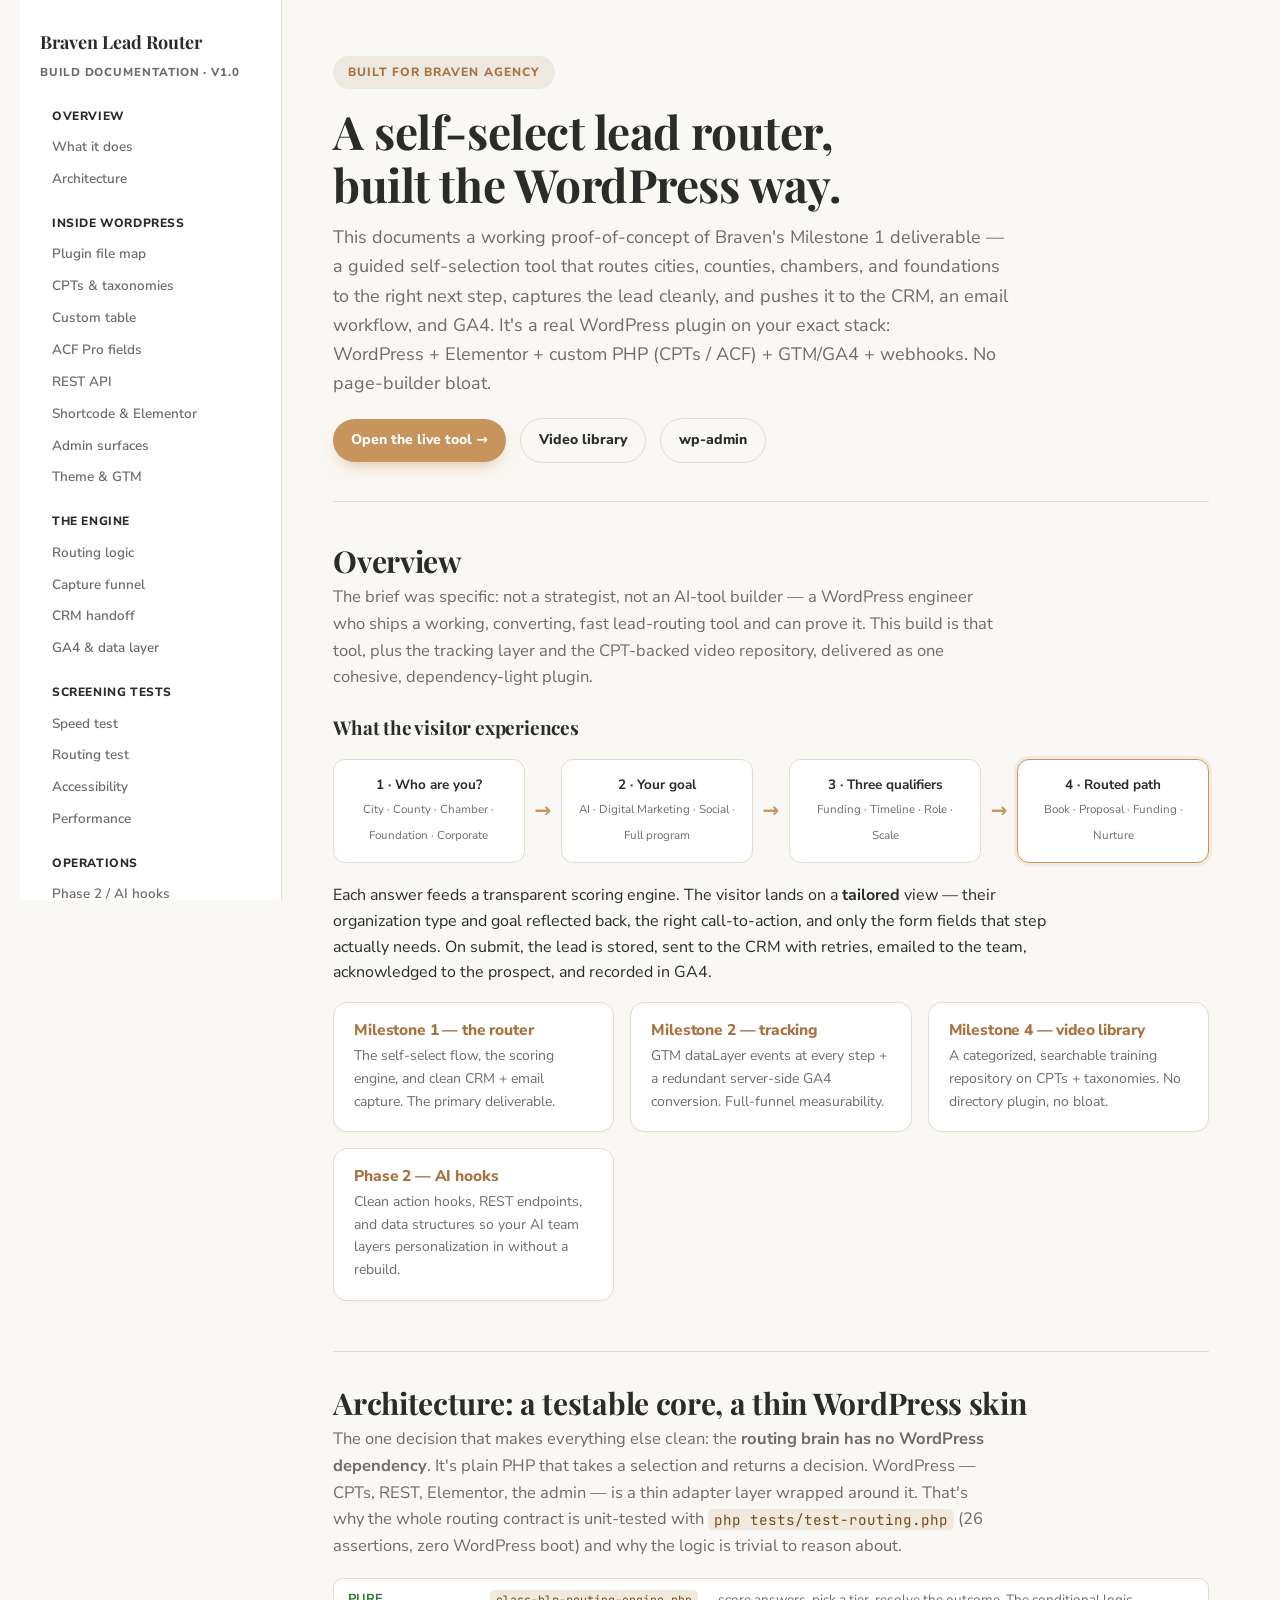
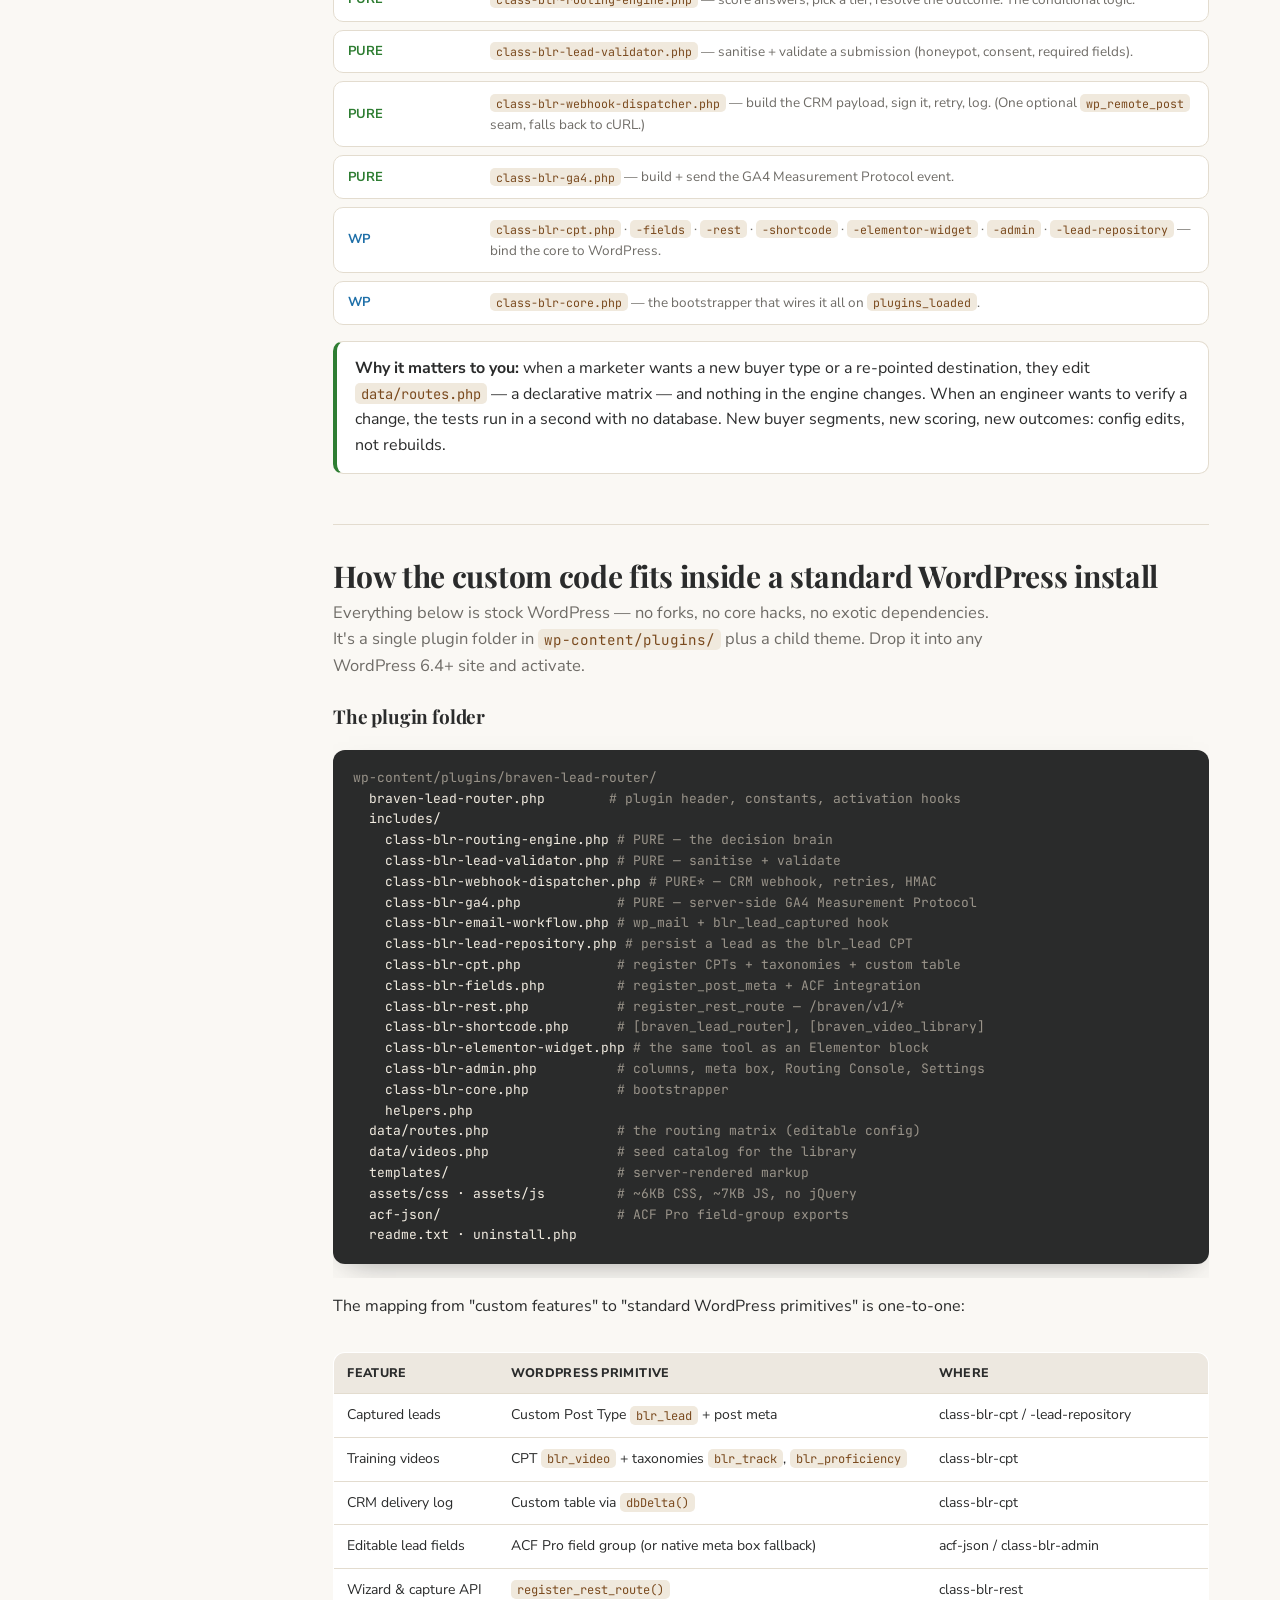
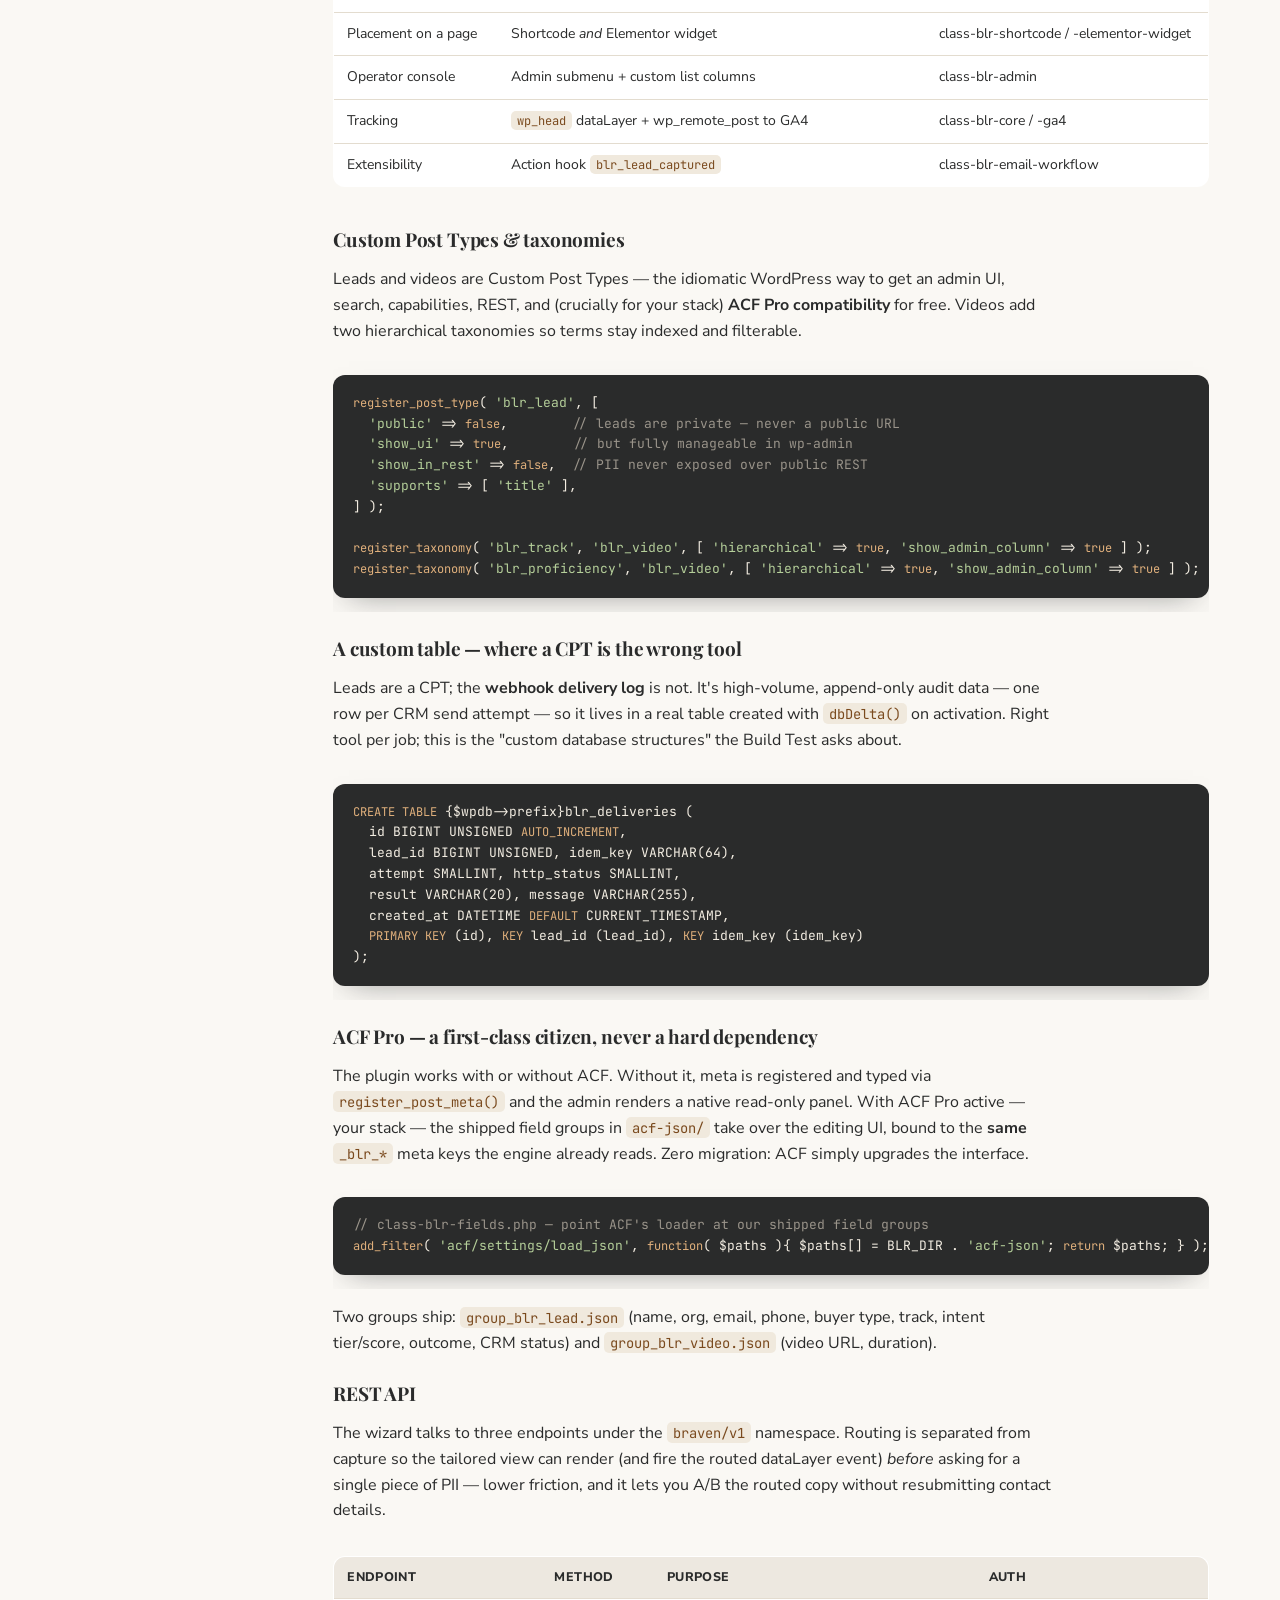
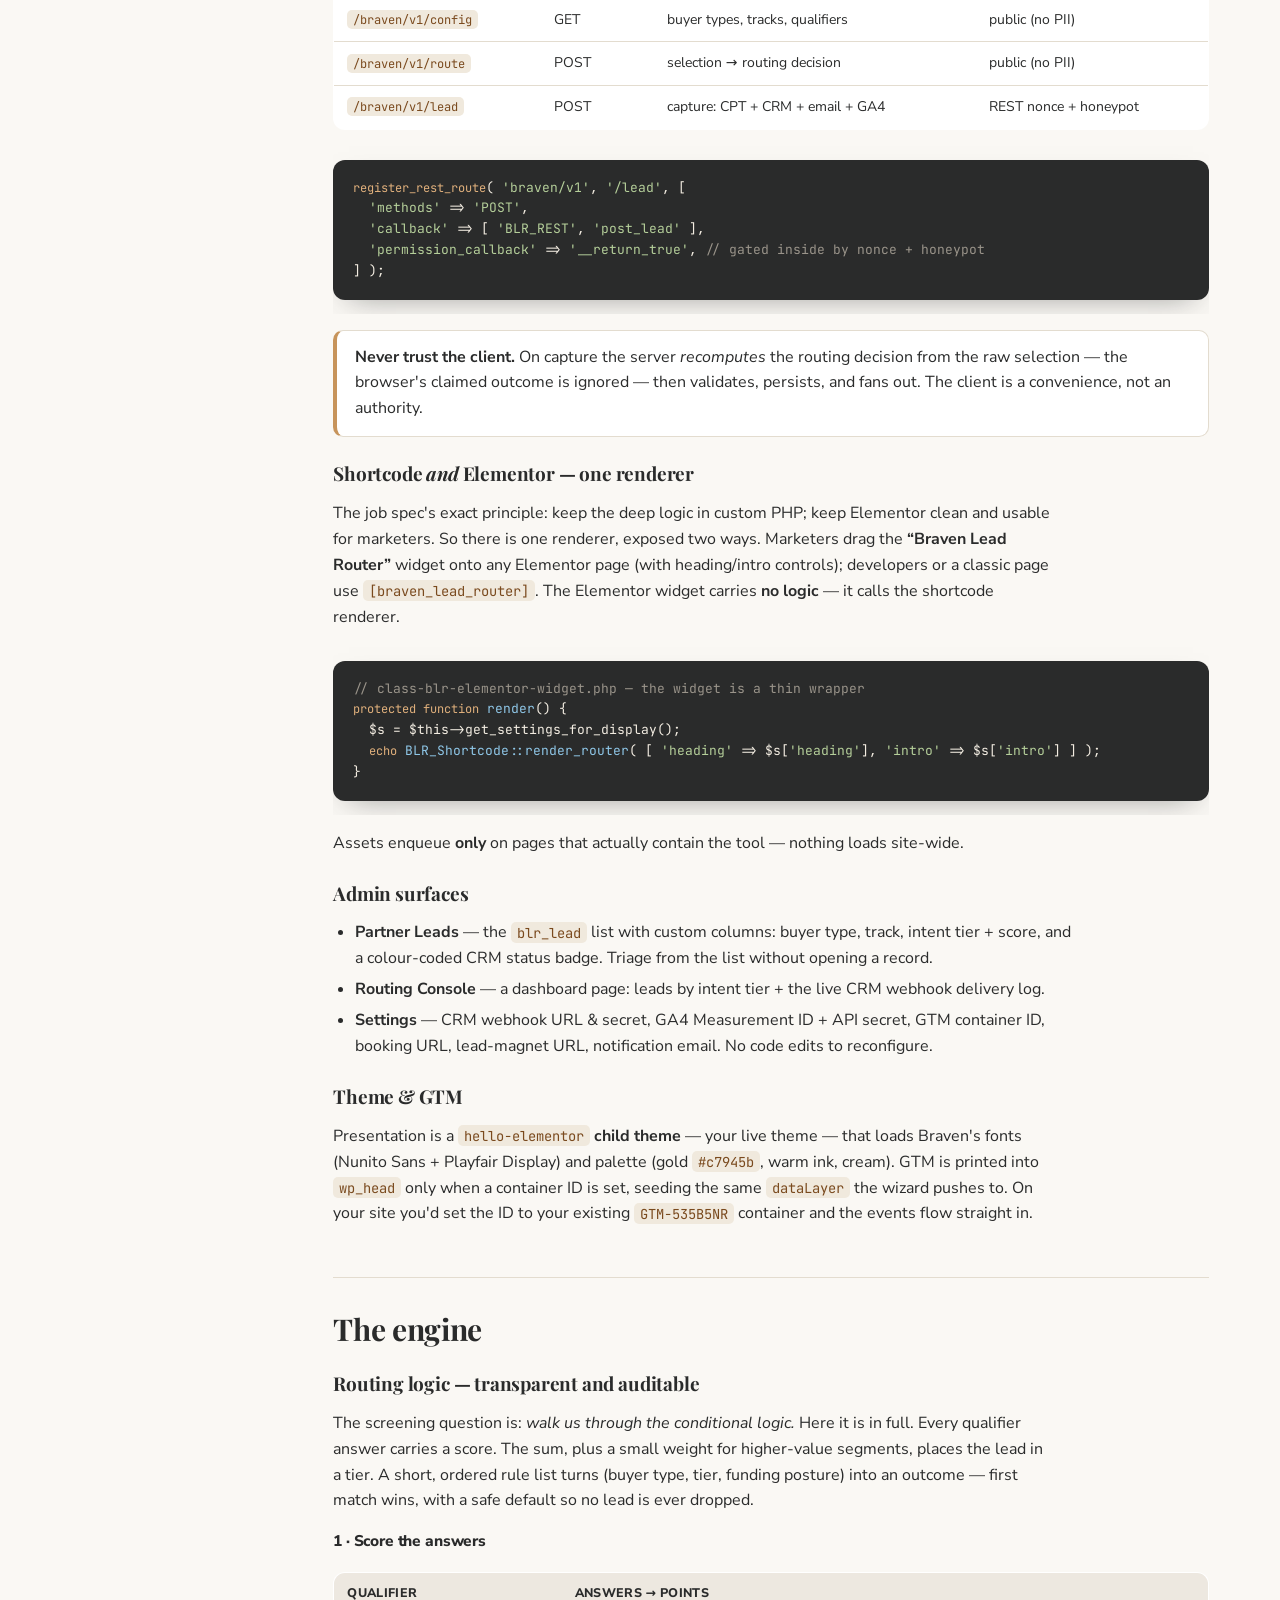
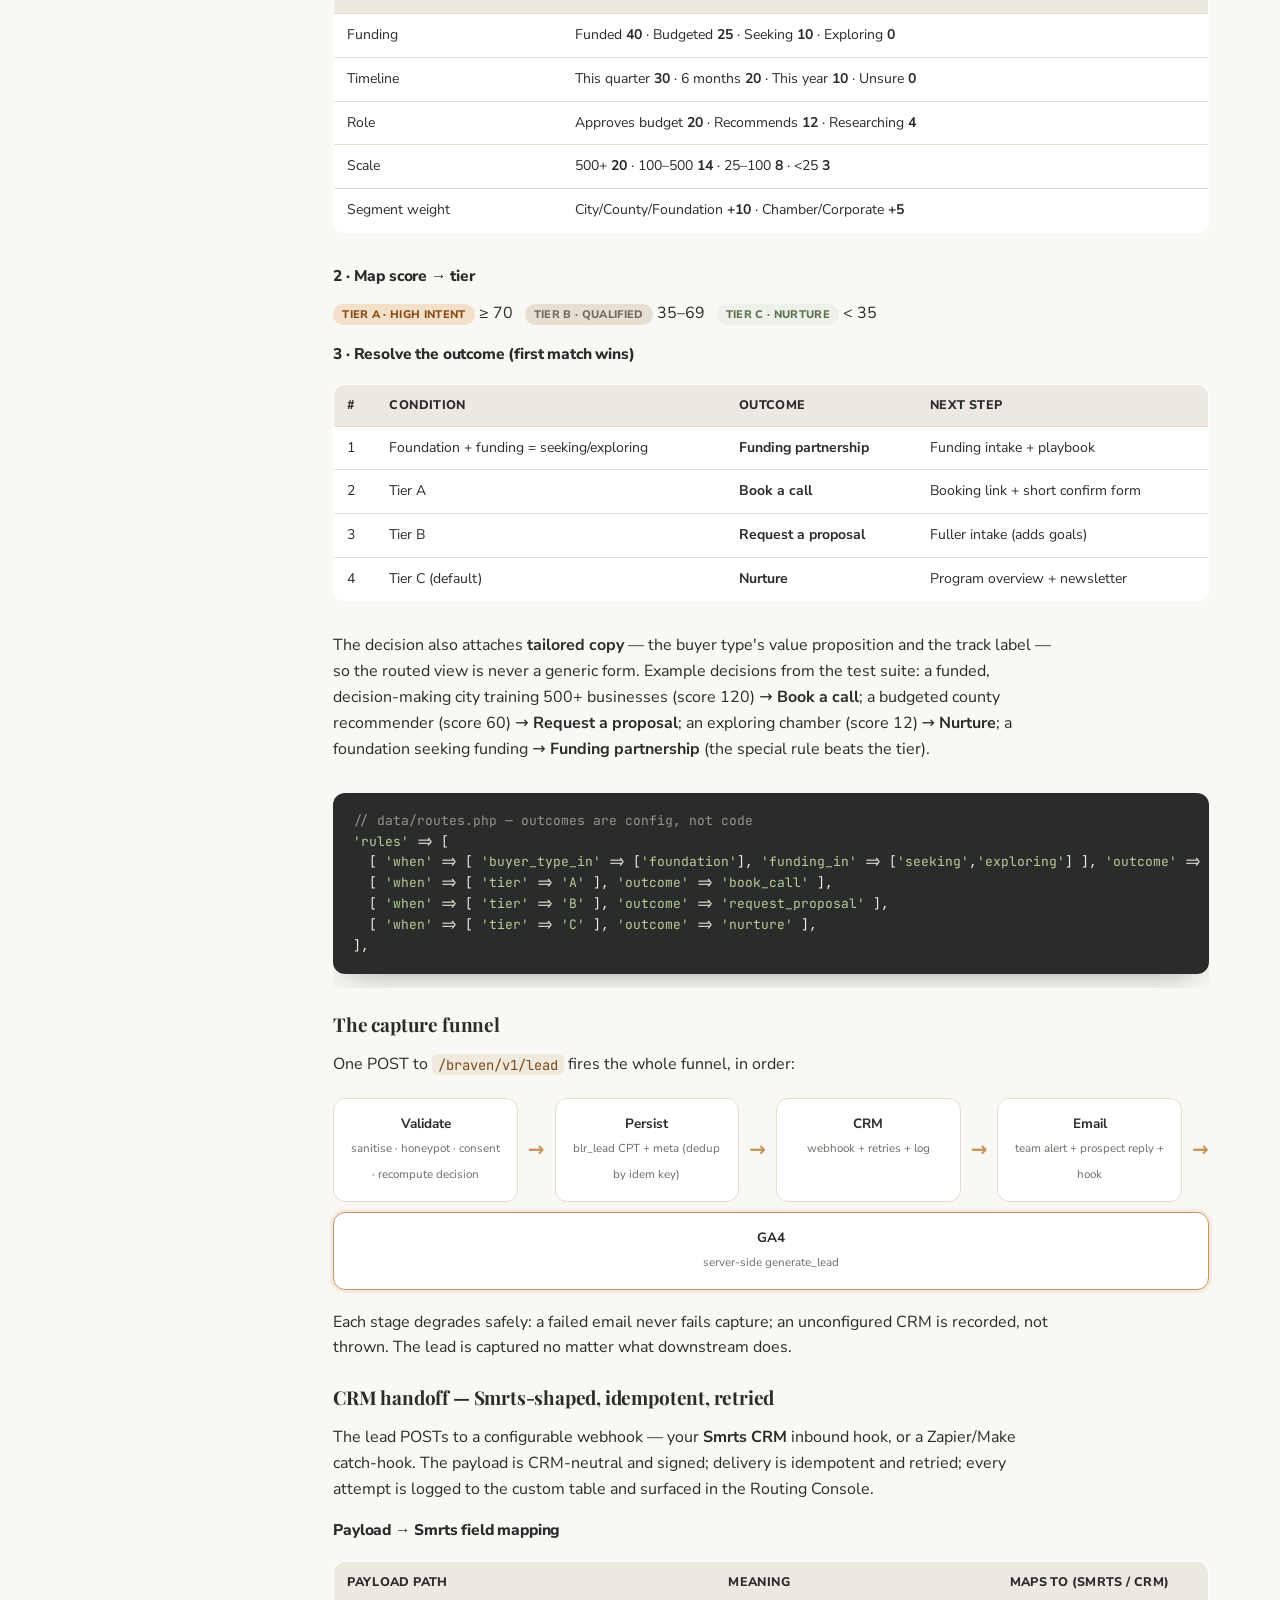
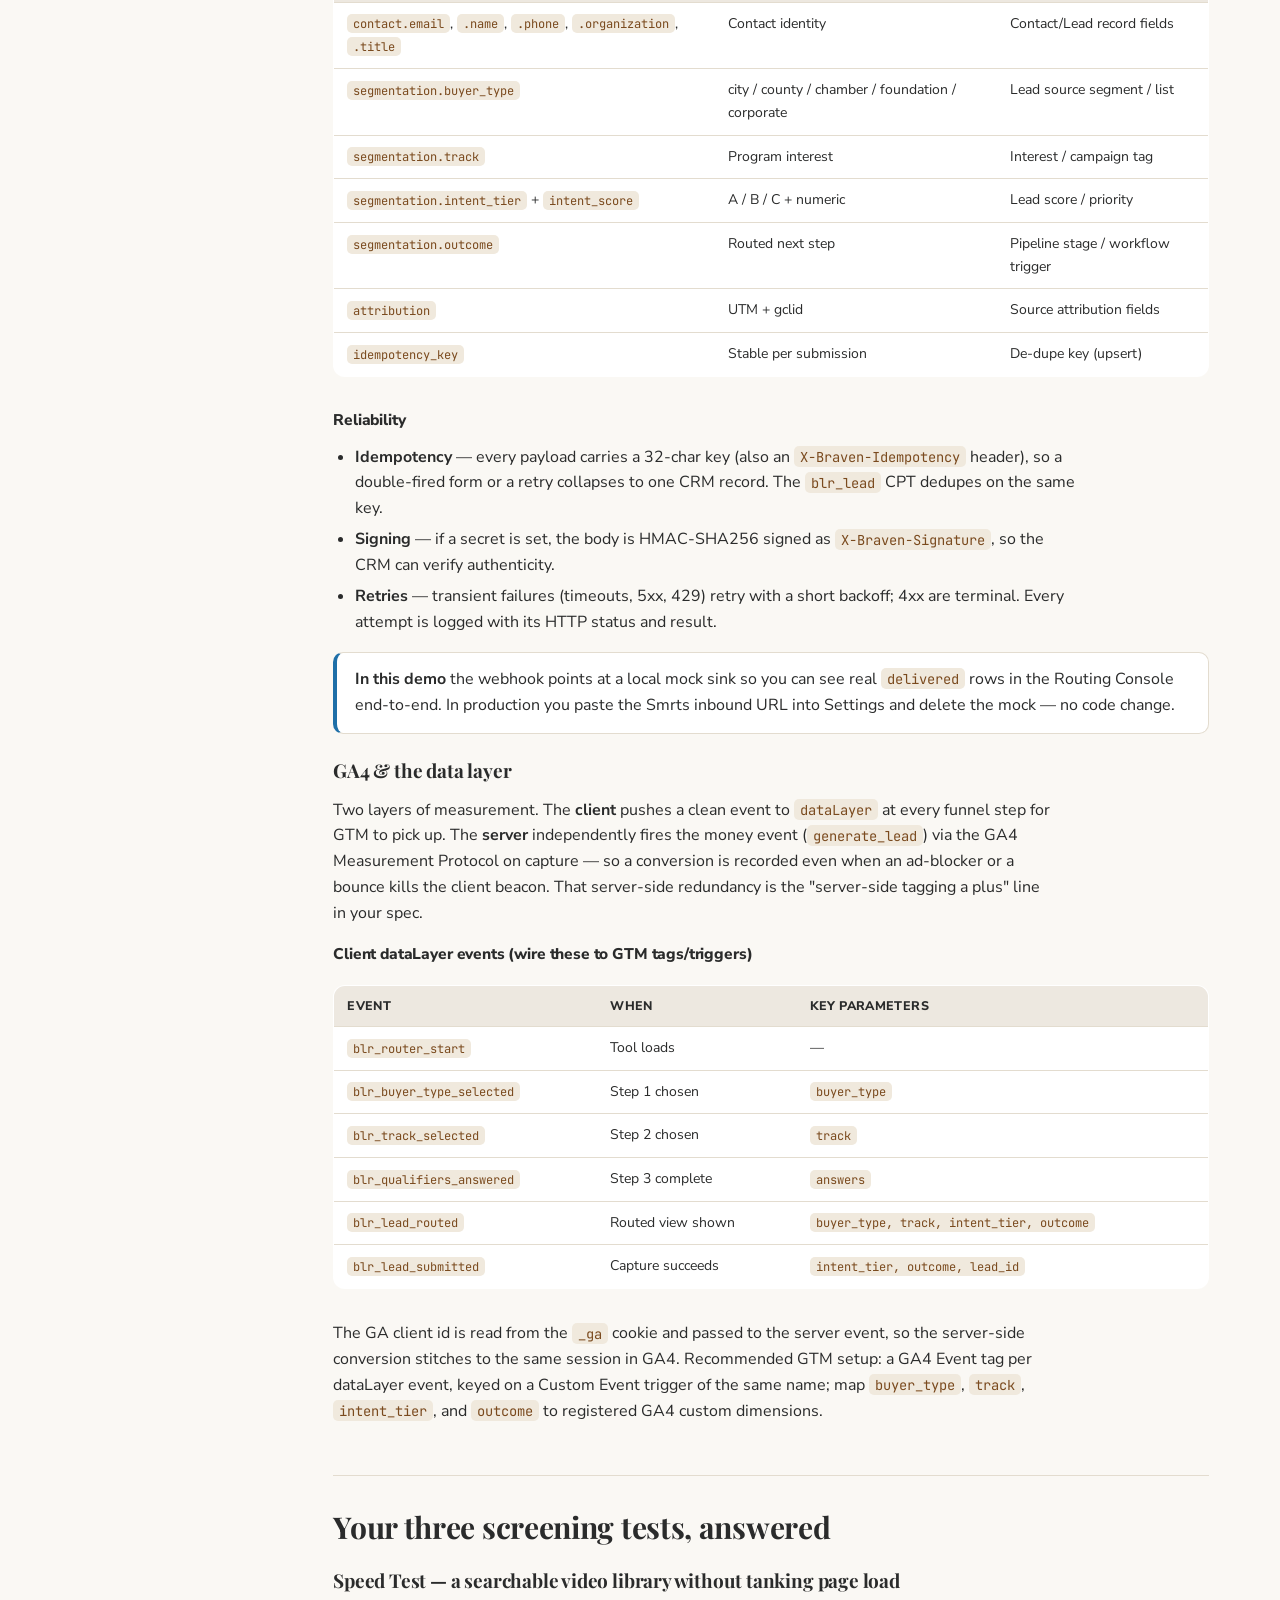
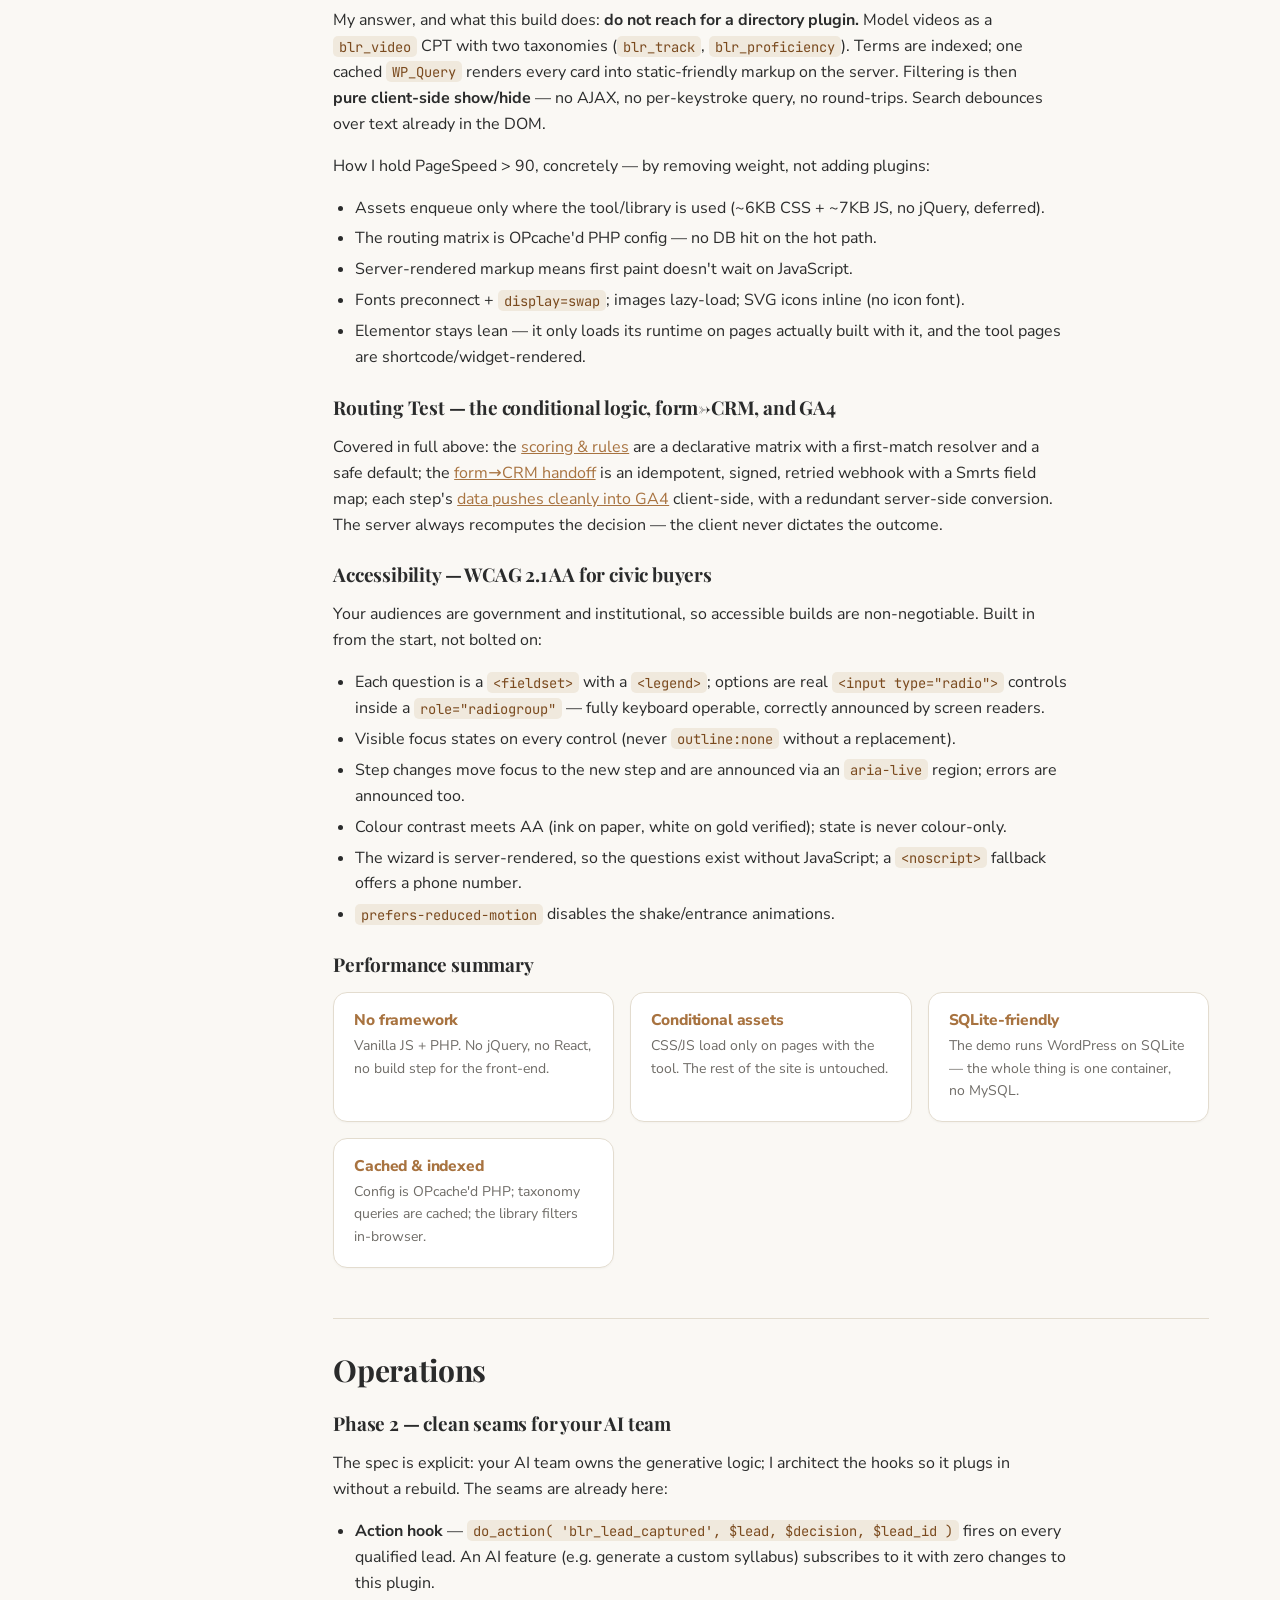
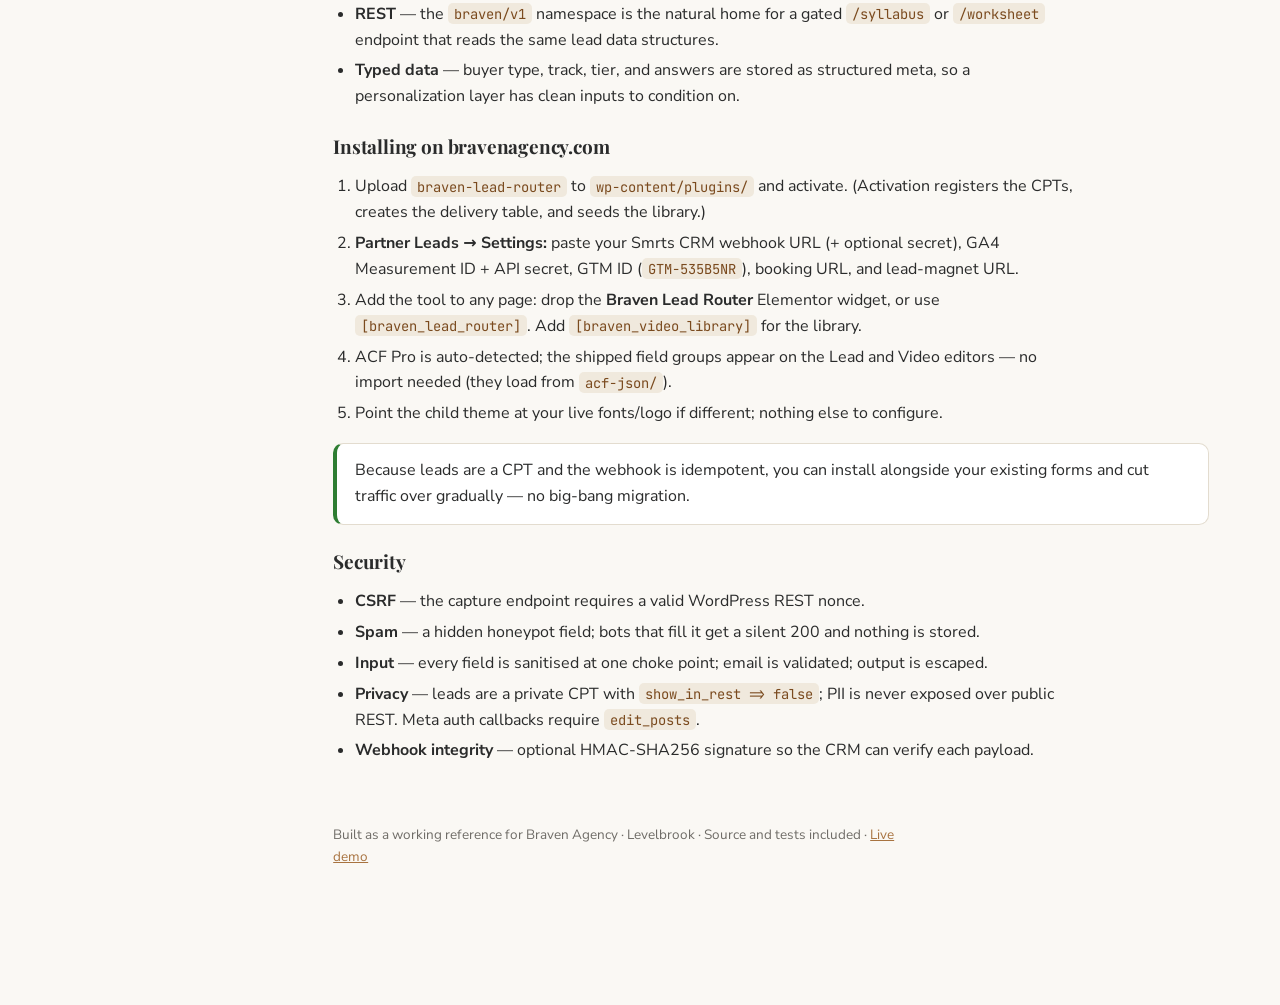
==== docs/index.html @ 8bfa2356 "Braven Lead Router 1.0.0 — self-select lead-routing WordPress plugin + demo Working proof-of-concept" ====
<!DOCTYPE html>
<html lang="en">
<head>
<meta charset="utf-8">
<meta name="viewport" content="width=device-width, initial-scale=1">
<title>Braven Lead Router — Build Documentation</title>
<meta name="robots" content="noindex">
<link rel="preconnect" href="https://fonts.gstatic.com" crossorigin>
<link href="https://fonts.googleapis.com/css2?family=Nunito+Sans:wght@300;400;600;700;800&family=Playfair+Display:wght@500;600;700&family=JetBrains+Mono:wght@400;600&display=swap" rel="stylesheet">
<style>
:root{
  --gold:#c7945b; --gold-dk:#a87340; --tan:#ddb07c; --ink:#2a2b2b; --ink-soft:#6f6c67;
  --cream:#ede8e0; --paper:#faf8f4; --line:#e3dccf; --code-bg:#2a2b2b; --code-fg:#f3ede2;
  --ok:#2e7d32; --blue:#1e6fa8;
}
*{box-sizing:border-box}
html{scroll-behavior:smooth}
body{margin:0;font-family:'Nunito Sans',system-ui,-apple-system,'Segoe UI',sans-serif;color:var(--ink);background:var(--paper);line-height:1.62;-webkit-font-smoothing:antialiased}
h1,h2,h3,h4{font-family:'Playfair Display',Georgia,serif;color:var(--ink);line-height:1.15;letter-spacing:-.01em}
a{color:var(--gold-dk)}
code,kbd,pre,.mono{font-family:'JetBrains Mono',ui-monospace,Menlo,monospace}
:not(pre)>code{background:#f0e9dd;color:#7a4a1e;padding:1.5px 6px;border-radius:5px;font-size:.86em}
pre{background:var(--code-bg);color:var(--code-fg);border-radius:12px;padding:18px 20px;overflow-x:auto;font-size:13px;line-height:1.6;margin:14px 0;box-shadow:0 12px 30px -16px rgba(42,43,43,.5)}
pre .c{color:#9a948a}/* comment */
pre .k{color:#e0b07c}/* keyword */
pre .s{color:#b5cf9a}/* string */
pre .f{color:#8fc7e8}/* function/name */

/* layout */
.wrap{display:grid;grid-template-columns:262px minmax(0,1fr);max-width:1240px;margin:0 auto;gap:0}
.side{position:sticky;top:0;align-self:start;height:100vh;overflow-y:auto;padding:28px 20px 40px;border-right:1px solid var(--line);background:#fff}
.side__brand{display:flex;align-items:center;gap:10px;margin-bottom:6px}
.side__brand b{font-family:'Playfair Display',serif;font-size:18px}
.side__tag{font-size:11.5px;color:var(--ink-soft);text-transform:uppercase;letter-spacing:.08em;font-weight:800;margin-bottom:20px}
.side nav a{display:block;color:var(--ink-soft);text-decoration:none;font-size:13.5px;font-weight:600;padding:5px 10px;border-radius:7px;border-left:2px solid transparent}
.side nav a:hover{color:var(--ink);background:var(--paper)}
.side nav a.h2{margin-top:14px;color:var(--ink);font-weight:800;font-size:12px;text-transform:uppercase;letter-spacing:.05em}
.main{padding:0 clamp(20px,4vw,64px) 90px;min-width:0}

/* hero */
.hero{padding:56px 0 30px;border-bottom:1px solid var(--line);margin-bottom:8px}
.eyebrow{display:inline-block;font-size:12px;font-weight:800;letter-spacing:.09em;text-transform:uppercase;color:var(--gold-dk);background:var(--cream);padding:7px 15px;border-radius:999px;margin-bottom:16px}
.hero h1{font-size:clamp(30px,5vw,46px);margin:0 0 12px;max-width:20ch}
.hero p{font-size:18px;color:var(--ink-soft);max-width:62ch;margin:0 0 20px}
.hero .links a{display:inline-block;margin-right:10px;margin-bottom:8px;font-weight:800;font-size:14px;text-decoration:none;padding:10px 18px;border-radius:999px}
.btn-gold{background:var(--gold);color:#fff!important;box-shadow:0 8px 18px -8px rgba(199,148,91,.7)}
.btn-ghost{border:1.5px solid var(--line);color:var(--ink)!important}

section{padding:34px 0;border-bottom:1px solid var(--line)}
section:last-child{border-bottom:0}
section>h2{font-size:clamp(23px,3.4vw,30px);margin:0 0 6px;scroll-margin-top:18px}
.lead{color:var(--ink-soft);font-size:16.5px;max-width:66ch;margin:0 0 18px}
h3{font-size:19px;margin:26px 0 8px}
h4{font-size:15.5px;margin:18px 0 6px;font-family:'Nunito Sans',sans-serif;font-weight:800}
p,li{max-width:72ch}
ul,ol{padding-left:22px}
li{margin:5px 0}

.grid2{display:grid;grid-template-columns:repeat(auto-fit,minmax(250px,1fr));gap:16px;margin:16px 0}
.card{background:#fff;border:1px solid var(--line);border-radius:14px;padding:18px 20px;box-shadow:0 1px 2px rgba(42,43,43,.03)}
.card h4{margin-top:0;color:var(--gold-dk)}
.card p{font-size:14px;color:var(--ink-soft);margin:0}

.callout{background:#fff;border:1px solid var(--line);border-left:4px solid var(--gold);border-radius:10px;padding:14px 18px;margin:16px 0}
.callout.ok{border-left-color:var(--ok)}
.callout.info{border-left-color:var(--blue)}
.callout b{color:var(--ink)}

table{width:100%;border-collapse:collapse;margin:16px 0;font-size:14px;background:#fff;border:1px solid var(--line);border-radius:12px;overflow:hidden}
th,td{text-align:left;padding:10px 13px;border-bottom:1px solid var(--line);vertical-align:top}
th{background:var(--cream);font-weight:800;font-size:12.5px;text-transform:uppercase;letter-spacing:.03em;color:var(--ink)}
tr:last-child td{border-bottom:0}
td code{white-space:nowrap}
.scroll{overflow-x:auto}

.pill{display:inline-block;font-size:11px;font-weight:800;padding:2px 9px;border-radius:999px;background:var(--cream);color:var(--gold-dk);text-transform:uppercase;letter-spacing:.03em}
.tag-a{background:#f3e0cb;color:#8a4b12}
.tag-b{background:#e7e0d2;color:#6f6c67}
.tag-c{background:#eef1ea;color:#5b7150}

/* flow diagram */
.flow{display:flex;flex-wrap:wrap;align-items:stretch;gap:10px;margin:20px 0}
.flow .node{flex:1 1 150px;min-width:130px;background:#fff;border:1.5px solid var(--line);border-radius:12px;padding:14px;text-align:center;position:relative}
.flow .node b{display:block;font-size:13.5px}
.flow .node span{font-size:11.5px;color:var(--ink-soft)}
.flow .node.hot{border-color:var(--gold);box-shadow:0 0 0 3px rgba(199,148,91,.12)}
.arrow{align-self:center;color:var(--gold);font-weight:800;font-size:20px}
.layer{display:grid;gap:8px;margin:16px 0}
.layer .row{display:grid;grid-template-columns:130px 1fr;gap:12px;align-items:center;background:#fff;border:1px solid var(--line);border-radius:10px;padding:10px 14px}
.layer .row b{font-size:13px}
.layer .row.pure b{color:var(--ok)} .layer .row.wp b{color:var(--blue)}
.layer .row span{font-size:13.5px;color:var(--ink-soft)}
.k{font-size:12px;color:var(--ink-soft)}
.foot{padding:30px 0 0;color:var(--ink-soft);font-size:13.5px}
@media(max-width:860px){.wrap{grid-template-columns:1fr}.side{display:none}}
</style>
</head>
<body>
<div class="wrap">
<aside class="side">
  <div class="side__brand"><b>Braven Lead Router</b></div>
  <div class="side__tag">Build Documentation · v1.0</div>
  <nav>
    <a class="h2" href="#overview">Overview</a>
    <a href="#what">What it does</a>
    <a href="#architecture">Architecture</a>
    <a class="h2" href="#wp">Inside WordPress</a>
    <a href="#files">Plugin file map</a>
    <a href="#cpt">CPTs &amp; taxonomies</a>
    <a href="#table">Custom table</a>
    <a href="#acf">ACF Pro fields</a>
    <a href="#rest">REST API</a>
    <a href="#shortcode">Shortcode &amp; Elementor</a>
    <a href="#admin">Admin surfaces</a>
    <a href="#theme">Theme &amp; GTM</a>
    <a class="h2" href="#engine">The engine</a>
    <a href="#routing">Routing logic</a>
    <a href="#funnel">Capture funnel</a>
    <a href="#crm">CRM handoff</a>
    <a href="#ga4">GA4 &amp; data layer</a>
    <a class="h2" href="#tests">Screening tests</a>
    <a href="#speed">Speed test</a>
    <a href="#routetest">Routing test</a>
    <a href="#a11y">Accessibility</a>
    <a href="#perf">Performance</a>
    <a class="h2" href="#ops">Operations</a>
    <a href="#phase2">Phase 2 / AI hooks</a>
    <a href="#install">Install on bravenagency.com</a>
    <a href="#security">Security</a>
  </nav>
</aside>

<main class="main">

  <div class="hero">
    <span class="eyebrow">Built for Braven Agency</span>
    <h1>A self-select lead router, built the WordPress way.</h1>
    <p>This documents a working proof-of-concept of Braven's Milestone&nbsp;1 deliverable — a
      guided self-selection tool that routes cities, counties, chambers, and foundations to the
      right next step, captures the lead cleanly, and pushes it to the CRM, an email workflow, and
      GA4. It's a real WordPress plugin on your exact stack: WordPress&nbsp;+&nbsp;Elementor&nbsp;+&nbsp;custom
      PHP (CPTs&nbsp;/&nbsp;ACF)&nbsp;+&nbsp;GTM/GA4&nbsp;+&nbsp;webhooks. No page-builder bloat.</p>
    <div class="links">
      <a class="btn-gold" href="https://braven-demo.levelbrook.com/">Open the live tool →</a>
      <a class="btn-ghost" href="https://braven-demo.levelbrook.com/training-library/">Video library</a>
      <a class="btn-ghost" href="https://braven-demo.levelbrook.com/wp-admin/">wp-admin</a>
    </div>
  </div>

  <!-- OVERVIEW -->
  <section id="overview">
    <h2>Overview</h2>
    <p class="lead">The brief was specific: not a strategist, not an AI-tool builder — a WordPress
      engineer who ships a working, converting, fast lead-routing tool and can prove it. This build is
      that tool, plus the tracking layer and the CPT-backed video repository, delivered as one cohesive,
      dependency-light plugin.</p>

    <div id="what"></div>
    <h3>What the visitor experiences</h3>
    <div class="flow">
      <div class="node"><b>1 · Who are you?</b><span>City · County · Chamber · Foundation · Corporate</span></div>
      <span class="arrow">→</span>
      <div class="node"><b>2 · Your goal</b><span>AI · Digital Marketing · Social · Full program</span></div>
      <span class="arrow">→</span>
      <div class="node"><b>3 · Three qualifiers</b><span>Funding · Timeline · Role · Scale</span></div>
      <span class="arrow">→</span>
      <div class="node hot"><b>4 · Routed path</b><span>Book · Proposal · Funding · Nurture</span></div>
    </div>
    <p>Each answer feeds a transparent scoring engine. The visitor lands on a <b>tailored</b> view —
      their organization type and goal reflected back, the right call-to-action, and only the form
      fields that step actually needs. On submit, the lead is stored, sent to the CRM with retries,
      emailed to the team, acknowledged to the prospect, and recorded in GA4.</p>

    <div class="grid2">
      <div class="card"><h4>Milestone 1 — the router</h4><p>The self-select flow, the scoring engine, and clean CRM + email capture. The primary deliverable.</p></div>
      <div class="card"><h4>Milestone 2 — tracking</h4><p>GTM dataLayer events at every step + a redundant server-side GA4 conversion. Full-funnel measurability.</p></div>
      <div class="card"><h4>Milestone 4 — video library</h4><p>A categorized, searchable training repository on CPTs + taxonomies. No directory plugin, no bloat.</p></div>
      <div class="card"><h4>Phase 2 — AI hooks</h4><p>Clean action hooks, REST endpoints, and data structures so your AI team layers personalization in without a rebuild.</p></div>
    </div>
  </section>

  <!-- ARCHITECTURE -->
  <section id="architecture">
    <h2>Architecture: a testable core, a thin WordPress skin</h2>
    <p class="lead">The one decision that makes everything else clean: the <b>routing brain has no
      WordPress dependency</b>. It's plain PHP that takes a selection and returns a decision. WordPress
      — CPTs, REST, Elementor, the admin — is a thin adapter layer wrapped around it. That's why the
      whole routing contract is unit-tested with <code>php tests/test-routing.php</code> (26 assertions,
      zero WordPress boot) and why the logic is trivial to reason about.</p>

    <div class="layer">
      <div class="row pure"><b>PURE</b><span><code>class-blr-routing-engine.php</code> — score answers, pick a tier, resolve the outcome. The conditional logic.</span></div>
      <div class="row pure"><b>PURE</b><span><code>class-blr-lead-validator.php</code> — sanitise + validate a submission (honeypot, consent, required fields).</span></div>
      <div class="row pure"><b>PURE</b><span><code>class-blr-webhook-dispatcher.php</code> — build the CRM payload, sign it, retry, log. (One optional <code>wp_remote_post</code> seam, falls back to cURL.)</span></div>
      <div class="row pure"><b>PURE</b><span><code>class-blr-ga4.php</code> — build + send the GA4 Measurement Protocol event.</span></div>
      <div class="row wp"><b>WP</b><span><code>class-blr-cpt.php</code> · <code>-fields</code> · <code>-rest</code> · <code>-shortcode</code> · <code>-elementor-widget</code> · <code>-admin</code> · <code>-lead-repository</code> — bind the core to WordPress.</span></div>
      <div class="row wp"><b>WP</b><span><code>class-blr-core.php</code> — the bootstrapper that wires it all on <code>plugins_loaded</code>.</span></div>
    </div>

    <div class="callout ok"><b>Why it matters to you:</b> when a marketer wants a new buyer type or a
      re-pointed destination, they edit <code>data/routes.php</code> — a declarative matrix — and nothing
      in the engine changes. When an engineer wants to verify a change, the tests run in a second with no
      database. New buyer segments, new scoring, new outcomes: config edits, not rebuilds.</div>
  </section>

  <!-- INSIDE WORDPRESS -->
  <section id="wp">
    <h2>How the custom code fits inside a standard WordPress install</h2>
    <p class="lead">Everything below is stock WordPress — no forks, no core hacks, no exotic
      dependencies. It's a single plugin folder in <code>wp-content/plugins/</code> plus a child theme.
      Drop it into any WordPress 6.4+ site and activate.</p>

    <div id="files"></div>
    <h3>The plugin folder</h3>
    <div class="scroll"><pre><span class="c">wp-content/plugins/braven-lead-router/</span>
  braven-lead-router.php        <span class="c"># plugin header, constants, activation hooks</span>
  includes/
    class-blr-routing-engine.php <span class="c"># PURE — the decision brain</span>
    class-blr-lead-validator.php <span class="c"># PURE — sanitise + validate</span>
    class-blr-webhook-dispatcher.php <span class="c"># PURE* — CRM webhook, retries, HMAC</span>
    class-blr-ga4.php            <span class="c"># PURE — server-side GA4 Measurement Protocol</span>
    class-blr-email-workflow.php <span class="c"># wp_mail + blr_lead_captured hook</span>
    class-blr-lead-repository.php <span class="c"># persist a lead as the blr_lead CPT</span>
    class-blr-cpt.php            <span class="c"># register CPTs + taxonomies + custom table</span>
    class-blr-fields.php         <span class="c"># register_post_meta + ACF integration</span>
    class-blr-rest.php           <span class="c"># register_rest_route — /braven/v1/*</span>
    class-blr-shortcode.php      <span class="c"># [braven_lead_router], [braven_video_library]</span>
    class-blr-elementor-widget.php <span class="c"># the same tool as an Elementor block</span>
    class-blr-admin.php          <span class="c"># columns, meta box, Routing Console, Settings</span>
    class-blr-core.php           <span class="c"># bootstrapper</span>
    helpers.php
  data/routes.php                <span class="c"># the routing matrix (editable config)</span>
  data/videos.php                <span class="c"># seed catalog for the library</span>
  templates/                     <span class="c"># server-rendered markup</span>
  assets/css · assets/js         <span class="c"># ~6KB CSS, ~7KB JS, no jQuery</span>
  acf-json/                      <span class="c"># ACF Pro field-group exports</span>
  readme.txt · uninstall.php</pre></div>
    <p>The mapping from "custom features" to "standard WordPress primitives" is one-to-one:</p>
    <div class="scroll"><table>
      <tr><th>Feature</th><th>WordPress primitive</th><th>Where</th></tr>
      <tr><td>Captured leads</td><td>Custom Post Type <code>blr_lead</code> + post meta</td><td>class-blr-cpt / -lead-repository</td></tr>
      <tr><td>Training videos</td><td>CPT <code>blr_video</code> + taxonomies <code>blr_track</code>, <code>blr_proficiency</code></td><td>class-blr-cpt</td></tr>
      <tr><td>CRM delivery log</td><td>Custom table via <code>dbDelta()</code></td><td>class-blr-cpt</td></tr>
      <tr><td>Editable lead fields</td><td>ACF Pro field group (or native meta box fallback)</td><td>acf-json / class-blr-admin</td></tr>
      <tr><td>Wizard &amp; capture API</td><td><code>register_rest_route()</code></td><td>class-blr-rest</td></tr>
      <tr><td>Placement on a page</td><td>Shortcode <em>and</em> Elementor widget</td><td>class-blr-shortcode / -elementor-widget</td></tr>
      <tr><td>Operator console</td><td>Admin submenu + custom list columns</td><td>class-blr-admin</td></tr>
      <tr><td>Tracking</td><td><code>wp_head</code> dataLayer + wp_remote_post to GA4</td><td>class-blr-core / -ga4</td></tr>
      <tr><td>Extensibility</td><td>Action hook <code>blr_lead_captured</code></td><td>class-blr-email-workflow</td></tr>
    </table></div>

    <!-- CPT -->
    <div id="cpt"></div>
    <h3>Custom Post Types &amp; taxonomies</h3>
    <p>Leads and videos are Custom Post Types — the idiomatic WordPress way to get an admin UI,
      search, capabilities, REST, and (crucially for your stack) <b>ACF Pro compatibility</b> for free.
      Videos add two hierarchical taxonomies so terms stay indexed and filterable.</p>
    <div class="scroll"><pre><span class="k">register_post_type</span>( <span class="s">'blr_lead'</span>, [
  <span class="s">'public'</span> =&gt; <span class="k">false</span>,        <span class="c">// leads are private — never a public URL</span>
  <span class="s">'show_ui'</span> =&gt; <span class="k">true</span>,        <span class="c">// but fully manageable in wp-admin</span>
  <span class="s">'show_in_rest'</span> =&gt; <span class="k">false</span>,  <span class="c">// PII never exposed over public REST</span>
  <span class="s">'supports'</span> =&gt; [ <span class="s">'title'</span> ],
] );

<span class="k">register_taxonomy</span>( <span class="s">'blr_track'</span>, <span class="s">'blr_video'</span>, [ <span class="s">'hierarchical'</span> =&gt; <span class="k">true</span>, <span class="s">'show_admin_column'</span> =&gt; <span class="k">true</span> ] );
<span class="k">register_taxonomy</span>( <span class="s">'blr_proficiency'</span>, <span class="s">'blr_video'</span>, [ <span class="s">'hierarchical'</span> =&gt; <span class="k">true</span>, <span class="s">'show_admin_column'</span> =&gt; <span class="k">true</span> ] );</pre></div>

    <!-- TABLE -->
    <div id="table"></div>
    <h3>A custom table — where a CPT is the wrong tool</h3>
    <p>Leads are a CPT; the <b>webhook delivery log</b> is not. It's high-volume, append-only audit
      data — one row per CRM send attempt — so it lives in a real table created with <code>dbDelta()</code>
      on activation. Right tool per job; this is the "custom database structures" the Build Test asks about.</p>
    <div class="scroll"><pre><span class="k">CREATE TABLE</span> {$wpdb-&gt;prefix}blr_deliveries (
  id BIGINT UNSIGNED <span class="k">AUTO_INCREMENT</span>,
  lead_id BIGINT UNSIGNED, idem_key VARCHAR(64),
  attempt SMALLINT, http_status SMALLINT,
  result VARCHAR(20), message VARCHAR(255),
  created_at DATETIME <span class="k">DEFAULT</span> CURRENT_TIMESTAMP,
  <span class="k">PRIMARY KEY</span> (id), <span class="k">KEY</span> lead_id (lead_id), <span class="k">KEY</span> idem_key (idem_key)
);</pre></div>

    <!-- ACF -->
    <div id="acf"></div>
    <h3>ACF Pro — a first-class citizen, never a hard dependency</h3>
    <p>The plugin works with or without ACF. Without it, meta is registered and typed via
      <code>register_post_meta()</code> and the admin renders a native read-only panel. With ACF Pro
      active — your stack — the shipped field groups in <code>acf-json/</code> take over the editing UI,
      bound to the <b>same</b> <code>_blr_*</code> meta keys the engine already reads. Zero migration: ACF
      simply upgrades the interface.</p>
    <div class="scroll"><pre><span class="c">// class-blr-fields.php — point ACF's loader at our shipped field groups</span>
<span class="k">add_filter</span>( <span class="s">'acf/settings/load_json'</span>, <span class="k">function</span>( $paths ){ $paths[] = BLR_DIR . <span class="s">'acf-json'</span>; <span class="k">return</span> $paths; } );</pre></div>
    <p>Two groups ship: <code>group_blr_lead.json</code> (name, org, email, phone, buyer type, track,
      intent tier/score, outcome, CRM status) and <code>group_blr_video.json</code> (video URL, duration).</p>

    <!-- REST -->
    <div id="rest"></div>
    <h3>REST API</h3>
    <p>The wizard talks to three endpoints under the <code>braven/v1</code> namespace. Routing is
      separated from capture so the tailored view can render (and fire the routed dataLayer event)
      <em>before</em> asking for a single piece of PII — lower friction, and it lets you A/B the routed
      copy without resubmitting contact details.</p>
    <div class="scroll"><table>
      <tr><th>Endpoint</th><th>Method</th><th>Purpose</th><th>Auth</th></tr>
      <tr><td><code>/braven/v1/config</code></td><td>GET</td><td>buyer types, tracks, qualifiers</td><td>public (no PII)</td></tr>
      <tr><td><code>/braven/v1/route</code></td><td>POST</td><td>selection → routing decision</td><td>public (no PII)</td></tr>
      <tr><td><code>/braven/v1/lead</code></td><td>POST</td><td>capture: CPT + CRM + email + GA4</td><td>REST nonce + honeypot</td></tr>
    </table></div>
    <div class="scroll"><pre><span class="k">register_rest_route</span>( <span class="s">'braven/v1'</span>, <span class="s">'/lead'</span>, [
  <span class="s">'methods'</span> =&gt; <span class="s">'POST'</span>,
  <span class="s">'callback'</span> =&gt; [ <span class="s">'BLR_REST'</span>, <span class="s">'post_lead'</span> ],
  <span class="s">'permission_callback'</span> =&gt; <span class="s">'__return_true'</span>, <span class="c">// gated inside by nonce + honeypot</span>
] );</pre></div>
    <div class="callout"><b>Never trust the client.</b> On capture the server <em>recomputes</em> the routing
      decision from the raw selection — the browser's claimed outcome is ignored — then validates, persists,
      and fans out. The client is a convenience, not an authority.</div>

    <!-- SHORTCODE -->
    <div id="shortcode"></div>
    <h3>Shortcode <em>and</em> Elementor — one renderer</h3>
    <p>The job spec's exact principle: keep the deep logic in custom PHP; keep Elementor clean and
      usable for marketers. So there is one renderer, exposed two ways. Marketers drag the
      <b>“Braven Lead Router”</b> widget onto any Elementor page (with heading/intro controls); developers
      or a classic page use <code>[braven_lead_router]</code>. The Elementor widget carries <b>no logic</b> —
      it calls the shortcode renderer.</p>
    <div class="scroll"><pre><span class="c">// class-blr-elementor-widget.php — the widget is a thin wrapper</span>
<span class="k">protected function</span> <span class="f">render</span>() {
  $s = $this-&gt;get_settings_for_display();
  <span class="k">echo</span> <span class="f">BLR_Shortcode::render_router</span>( [ <span class="s">'heading'</span> =&gt; $s[<span class="s">'heading'</span>], <span class="s">'intro'</span> =&gt; $s[<span class="s">'intro'</span>] ] );
}</pre></div>
    <p>Assets enqueue <b>only</b> on pages that actually contain the tool — nothing loads site-wide.</p>

    <!-- ADMIN -->
    <div id="admin"></div>
    <h3>Admin surfaces</h3>
    <ul>
      <li><b>Partner Leads</b> — the <code>blr_lead</code> list with custom columns: buyer type, track,
        intent tier + score, and a colour-coded CRM status badge. Triage from the list without opening a record.</li>
      <li><b>Routing Console</b> — a dashboard page: leads by intent tier + the live CRM webhook delivery log.</li>
      <li><b>Settings</b> — CRM webhook URL &amp; secret, GA4 Measurement ID + API secret, GTM container ID,
        booking URL, lead-magnet URL, notification email. No code edits to reconfigure.</li>
    </ul>

    <!-- THEME -->
    <div id="theme"></div>
    <h3>Theme &amp; GTM</h3>
    <p>Presentation is a <code>hello-elementor</code> <b>child theme</b> — your live theme — that loads
      Braven's fonts (Nunito Sans + Playfair Display) and palette (gold <code>#c7945b</code>, warm ink,
      cream). GTM is printed into <code>wp_head</code> only when a container ID is set, seeding the same
      <code>dataLayer</code> the wizard pushes to. On your site you'd set the ID to your existing
      <code>GTM-535B5NR</code> container and the events flow straight in.</p>
  </section>

  <!-- ENGINE -->
  <section id="engine">
    <h2>The engine</h2>

    <div id="routing"></div>
    <h3>Routing logic — transparent and auditable</h3>
    <p>The screening question is: <em>walk us through the conditional logic.</em> Here it is in full.
      Every qualifier answer carries a score. The sum, plus a small weight for higher-value segments,
      places the lead in a tier. A short, ordered rule list turns (buyer type, tier, funding posture)
      into an outcome — first match wins, with a safe default so no lead is ever dropped.</p>

    <h4>1 · Score the answers</h4>
    <div class="scroll"><table>
      <tr><th>Qualifier</th><th>Answers → points</th></tr>
      <tr><td>Funding</td><td>Funded&nbsp;<b>40</b> · Budgeted&nbsp;<b>25</b> · Seeking&nbsp;<b>10</b> · Exploring&nbsp;<b>0</b></td></tr>
      <tr><td>Timeline</td><td>This quarter&nbsp;<b>30</b> · 6 months&nbsp;<b>20</b> · This year&nbsp;<b>10</b> · Unsure&nbsp;<b>0</b></td></tr>
      <tr><td>Role</td><td>Approves budget&nbsp;<b>20</b> · Recommends&nbsp;<b>12</b> · Researching&nbsp;<b>4</b></td></tr>
      <tr><td>Scale</td><td>500+&nbsp;<b>20</b> · 100–500&nbsp;<b>14</b> · 25–100&nbsp;<b>8</b> · &lt;25&nbsp;<b>3</b></td></tr>
      <tr><td>Segment weight</td><td>City/County/Foundation&nbsp;<b>+10</b> · Chamber/Corporate&nbsp;<b>+5</b></td></tr>
    </table></div>

    <h4>2 · Map score → tier</h4>
    <p><span class="pill tag-a">Tier A · High intent</span> ≥ 70 &nbsp;
       <span class="pill tag-b">Tier B · Qualified</span> 35–69 &nbsp;
       <span class="pill tag-c">Tier C · Nurture</span> &lt; 35</p>

    <h4>3 · Resolve the outcome (first match wins)</h4>
    <div class="scroll"><table>
      <tr><th>#</th><th>Condition</th><th>Outcome</th><th>Next step</th></tr>
      <tr><td>1</td><td>Foundation + funding = seeking/exploring</td><td><b>Funding partnership</b></td><td>Funding intake + playbook</td></tr>
      <tr><td>2</td><td>Tier A</td><td><b>Book a call</b></td><td>Booking link + short confirm form</td></tr>
      <tr><td>3</td><td>Tier B</td><td><b>Request a proposal</b></td><td>Fuller intake (adds goals)</td></tr>
      <tr><td>4</td><td>Tier C (default)</td><td><b>Nurture</b></td><td>Program overview + newsletter</td></tr>
    </table></div>
    <p>The decision also attaches <b>tailored copy</b> — the buyer type's value proposition and the track
      label — so the routed view is never a generic form. Example decisions from the test suite: a funded,
      decision-making city training 500+ businesses (score 120) → <b>Book a call</b>; a budgeted county
      recommender (score 60) → <b>Request a proposal</b>; an exploring chamber (score 12) → <b>Nurture</b>;
      a foundation seeking funding → <b>Funding partnership</b> (the special rule beats the tier).</p>
    <div class="scroll"><pre><span class="c">// data/routes.php — outcomes are config, not code</span>
<span class="s">'rules'</span> =&gt; [
  [ <span class="s">'when'</span> =&gt; [ <span class="s">'buyer_type_in'</span> =&gt; [<span class="s">'foundation'</span>], <span class="s">'funding_in'</span> =&gt; [<span class="s">'seeking'</span>,<span class="s">'exploring'</span>] ], <span class="s">'outcome'</span> =&gt; <span class="s">'funding_partnership'</span> ],
  [ <span class="s">'when'</span> =&gt; [ <span class="s">'tier'</span> =&gt; <span class="s">'A'</span> ], <span class="s">'outcome'</span> =&gt; <span class="s">'book_call'</span> ],
  [ <span class="s">'when'</span> =&gt; [ <span class="s">'tier'</span> =&gt; <span class="s">'B'</span> ], <span class="s">'outcome'</span> =&gt; <span class="s">'request_proposal'</span> ],
  [ <span class="s">'when'</span> =&gt; [ <span class="s">'tier'</span> =&gt; <span class="s">'C'</span> ], <span class="s">'outcome'</span> =&gt; <span class="s">'nurture'</span> ],
],</pre></div>

    <!-- FUNNEL -->
    <div id="funnel"></div>
    <h3>The capture funnel</h3>
    <p>One POST to <code>/braven/v1/lead</code> fires the whole funnel, in order:</p>
    <div class="flow">
      <div class="node"><b>Validate</b><span>sanitise · honeypot · consent · recompute decision</span></div><span class="arrow">→</span>
      <div class="node"><b>Persist</b><span>blr_lead CPT + meta (dedup by idem key)</span></div><span class="arrow">→</span>
      <div class="node"><b>CRM</b><span>webhook + retries + log</span></div><span class="arrow">→</span>
      <div class="node"><b>Email</b><span>team alert + prospect reply + hook</span></div><span class="arrow">→</span>
      <div class="node hot"><b>GA4</b><span>server-side generate_lead</span></div>
    </div>
    <p>Each stage degrades safely: a failed email never fails capture; an unconfigured CRM is recorded,
      not thrown. The lead is captured no matter what downstream does.</p>

    <!-- CRM -->
    <div id="crm"></div>
    <h3>CRM handoff — Smrts-shaped, idempotent, retried</h3>
    <p>The lead POSTs to a configurable webhook — your <b>Smrts CRM</b> inbound hook, or a Zapier/Make
      catch-hook. The payload is CRM-neutral and signed; delivery is idempotent and retried; every attempt
      is logged to the custom table and surfaced in the Routing Console.</p>
    <h4>Payload → Smrts field mapping</h4>
    <div class="scroll"><table>
      <tr><th>Payload path</th><th>Meaning</th><th>Maps to (Smrts / CRM)</th></tr>
      <tr><td><code>contact.email</code>, <code>.name</code>, <code>.phone</code>, <code>.organization</code>, <code>.title</code></td><td>Contact identity</td><td>Contact/Lead record fields</td></tr>
      <tr><td><code>segmentation.buyer_type</code></td><td>city / county / chamber / foundation / corporate</td><td>Lead source segment / list</td></tr>
      <tr><td><code>segmentation.track</code></td><td>Program interest</td><td>Interest / campaign tag</td></tr>
      <tr><td><code>segmentation.intent_tier</code> + <code>intent_score</code></td><td>A / B / C + numeric</td><td>Lead score / priority</td></tr>
      <tr><td><code>segmentation.outcome</code></td><td>Routed next step</td><td>Pipeline stage / workflow trigger</td></tr>
      <tr><td><code>attribution</code></td><td>UTM + gclid</td><td>Source attribution fields</td></tr>
      <tr><td><code>idempotency_key</code></td><td>Stable per submission</td><td>De-dupe key (upsert)</td></tr>
    </table></div>
    <h4>Reliability</h4>
    <ul>
      <li><b>Idempotency</b> — every payload carries a 32-char key (also an <code>X-Braven-Idempotency</code>
        header), so a double-fired form or a retry collapses to one CRM record. The <code>blr_lead</code> CPT
        dedupes on the same key.</li>
      <li><b>Signing</b> — if a secret is set, the body is HMAC-SHA256 signed as
        <code>X-Braven-Signature</code>, so the CRM can verify authenticity.</li>
      <li><b>Retries</b> — transient failures (timeouts, 5xx, 429) retry with a short backoff; 4xx are
        terminal. Every attempt is logged with its HTTP status and result.</li>
    </ul>
    <div class="callout info"><b>In this demo</b> the webhook points at a local mock sink so you can see
      real <code>delivered</code> rows in the Routing Console end-to-end. In production you paste the Smrts
      inbound URL into Settings and delete the mock — no code change.</div>

    <!-- GA4 -->
    <div id="ga4"></div>
    <h3>GA4 &amp; the data layer</h3>
    <p>Two layers of measurement. The <b>client</b> pushes a clean event to <code>dataLayer</code> at every
      funnel step for GTM to pick up. The <b>server</b> independently fires the money event
      (<code>generate_lead</code>) via the GA4 Measurement Protocol on capture — so a conversion is recorded
      even when an ad-blocker or a bounce kills the client beacon. That server-side redundancy is the
      "server-side tagging a plus" line in your spec.</p>
    <h4>Client dataLayer events (wire these to GTM tags/triggers)</h4>
    <div class="scroll"><table>
      <tr><th>Event</th><th>When</th><th>Key parameters</th></tr>
      <tr><td><code>blr_router_start</code></td><td>Tool loads</td><td>—</td></tr>
      <tr><td><code>blr_buyer_type_selected</code></td><td>Step 1 chosen</td><td><code>buyer_type</code></td></tr>
      <tr><td><code>blr_track_selected</code></td><td>Step 2 chosen</td><td><code>track</code></td></tr>
      <tr><td><code>blr_qualifiers_answered</code></td><td>Step 3 complete</td><td><code>answers</code></td></tr>
      <tr><td><code>blr_lead_routed</code></td><td>Routed view shown</td><td><code>buyer_type, track, intent_tier, outcome</code></td></tr>
      <tr><td><code>blr_lead_submitted</code></td><td>Capture succeeds</td><td><code>intent_tier, outcome, lead_id</code></td></tr>
    </table></div>
    <p>The GA client id is read from the <code>_ga</code> cookie and passed to the server event, so the
      server-side conversion stitches to the same session in GA4. Recommended GTM setup: a GA4 Event tag per
      dataLayer event, keyed on a Custom Event trigger of the same name; map <code>buyer_type</code>,
      <code>track</code>, <code>intent_tier</code>, and <code>outcome</code> to registered GA4 custom
      dimensions.</p>
  </section>

  <!-- SCREENING TESTS -->
  <section id="tests">
    <h2>Your three screening tests, answered</h2>

    <div id="speed"></div>
    <h3>Speed Test — a searchable video library without tanking page load</h3>
    <p>My answer, and what this build does: <b>do not reach for a directory plugin.</b> Model videos as a
      <code>blr_video</code> CPT with two taxonomies (<code>blr_track</code>, <code>blr_proficiency</code>).
      Terms are indexed; one cached <code>WP_Query</code> renders every card into static-friendly markup on
      the server. Filtering is then <b>pure client-side show/hide</b> — no AJAX, no per-keystroke query, no
      round-trips. Search debounces over text already in the DOM.</p>
    <p>How I hold PageSpeed &gt; 90, concretely — by removing weight, not adding plugins:</p>
    <ul>
      <li>Assets enqueue only where the tool/library is used (~6KB CSS + ~7KB JS, no jQuery, deferred).</li>
      <li>The routing matrix is OPcache'd PHP config — no DB hit on the hot path.</li>
      <li>Server-rendered markup means first paint doesn't wait on JavaScript.</li>
      <li>Fonts preconnect + <code>display=swap</code>; images lazy-load; SVG icons inline (no icon font).</li>
      <li>Elementor stays lean — it only loads its runtime on pages actually built with it, and the tool
        pages are shortcode/widget-rendered.</li>
    </ul>

    <div id="routetest"></div>
    <h3>Routing Test — the conditional logic, form→CRM, and GA4</h3>
    <p>Covered in full above: the <a href="#routing">scoring &amp; rules</a> are a declarative matrix with a
      first-match resolver and a safe default; the <a href="#crm">form→CRM handoff</a> is an idempotent,
      signed, retried webhook with a Smrts field map; each step's <a href="#ga4">data pushes cleanly into
      GA4</a> client-side, with a redundant server-side conversion. The server always recomputes the decision
      — the client never dictates the outcome.</p>

    <div id="a11y"></div>
    <h3>Accessibility — WCAG 2.1 AA for civic buyers</h3>
    <p>Your audiences are government and institutional, so accessible builds are non-negotiable. Built in
      from the start, not bolted on:</p>
    <ul>
      <li>Each question is a <code>&lt;fieldset&gt;</code> with a <code>&lt;legend&gt;</code>; options are
        real <code>&lt;input type="radio"&gt;</code> controls inside a <code>role="radiogroup"</code> — fully
        keyboard operable, correctly announced by screen readers.</li>
      <li>Visible focus states on every control (never <code>outline:none</code> without a replacement).</li>
      <li>Step changes move focus to the new step and are announced via an <code>aria-live</code> region;
        errors are announced too.</li>
      <li>Colour contrast meets AA (ink on paper, white on gold verified); state is never colour-only.</li>
      <li>The wizard is server-rendered, so the questions exist without JavaScript; a <code>&lt;noscript&gt;</code>
        fallback offers a phone number.</li>
      <li><code>prefers-reduced-motion</code> disables the shake/entrance animations.</li>
    </ul>

    <div id="perf"></div>
    <h3>Performance summary</h3>
    <div class="grid2">
      <div class="card"><h4>No framework</h4><p>Vanilla JS + PHP. No jQuery, no React, no build step for the front-end.</p></div>
      <div class="card"><h4>Conditional assets</h4><p>CSS/JS load only on pages with the tool. The rest of the site is untouched.</p></div>
      <div class="card"><h4>SQLite-friendly</h4><p>The demo runs WordPress on SQLite — the whole thing is one container, no MySQL.</p></div>
      <div class="card"><h4>Cached &amp; indexed</h4><p>Config is OPcache'd PHP; taxonomy queries are cached; the library filters in-browser.</p></div>
    </div>
  </section>

  <!-- OPS -->
  <section id="ops">
    <h2>Operations</h2>

    <div id="phase2"></div>
    <h3>Phase 2 — clean seams for your AI team</h3>
    <p>The spec is explicit: your AI team owns the generative logic; I architect the hooks so it plugs in
      without a rebuild. The seams are already here:</p>
    <ul>
      <li><b>Action hook</b> — <code>do_action( 'blr_lead_captured', $lead, $decision, $lead_id )</code> fires
        on every qualified lead. An AI feature (e.g. generate a custom syllabus) subscribes to it with zero
        changes to this plugin.</li>
      <li><b>REST</b> — the <code>braven/v1</code> namespace is the natural home for a gated
        <code>/syllabus</code> or <code>/worksheet</code> endpoint that reads the same lead data structures.</li>
      <li><b>Typed data</b> — buyer type, track, tier, and answers are stored as structured meta, so a
        personalization layer has clean inputs to condition on.</li>
    </ul>

    <div id="install"></div>
    <h3>Installing on bravenagency.com</h3>
    <ol>
      <li>Upload <code>braven-lead-router</code> to <code>wp-content/plugins/</code> and activate. (Activation
        registers the CPTs, creates the delivery table, and seeds the library.)</li>
      <li><b>Partner Leads → Settings:</b> paste your Smrts CRM webhook URL (+ optional secret), GA4
        Measurement ID + API secret, GTM ID (<code>GTM-535B5NR</code>), booking URL, and lead-magnet URL.</li>
      <li>Add the tool to any page: drop the <b>Braven Lead Router</b> Elementor widget, or use
        <code>[braven_lead_router]</code>. Add <code>[braven_video_library]</code> for the library.</li>
      <li>ACF Pro is auto-detected; the shipped field groups appear on the Lead and Video editors — no import
        needed (they load from <code>acf-json/</code>).</li>
      <li>Point the child theme at your live fonts/logo if different; nothing else to configure.</li>
    </ol>
    <div class="callout ok">Because leads are a CPT and the webhook is idempotent, you can install alongside
      your existing forms and cut traffic over gradually — no big-bang migration.</div>

    <div id="security"></div>
    <h3>Security</h3>
    <ul>
      <li><b>CSRF</b> — the capture endpoint requires a valid WordPress REST nonce.</li>
      <li><b>Spam</b> — a hidden honeypot field; bots that fill it get a silent 200 and nothing is stored.</li>
      <li><b>Input</b> — every field is sanitised at one choke point; email is validated; output is escaped.</li>
      <li><b>Privacy</b> — leads are a private CPT with <code>show_in_rest =&gt; false</code>; PII is never
        exposed over public REST. Meta auth callbacks require <code>edit_posts</code>.</li>
      <li><b>Webhook integrity</b> — optional HMAC-SHA256 signature so the CRM can verify each payload.</li>
    </ul>

    <div class="foot">
      <p>Built as a working reference for Braven Agency · Levelbrook · Source and tests included ·
        <a href="https://braven-demo.levelbrook.com/">Live demo</a></p>
    </div>
  </section>
</main>
</div>
</body>
</html>
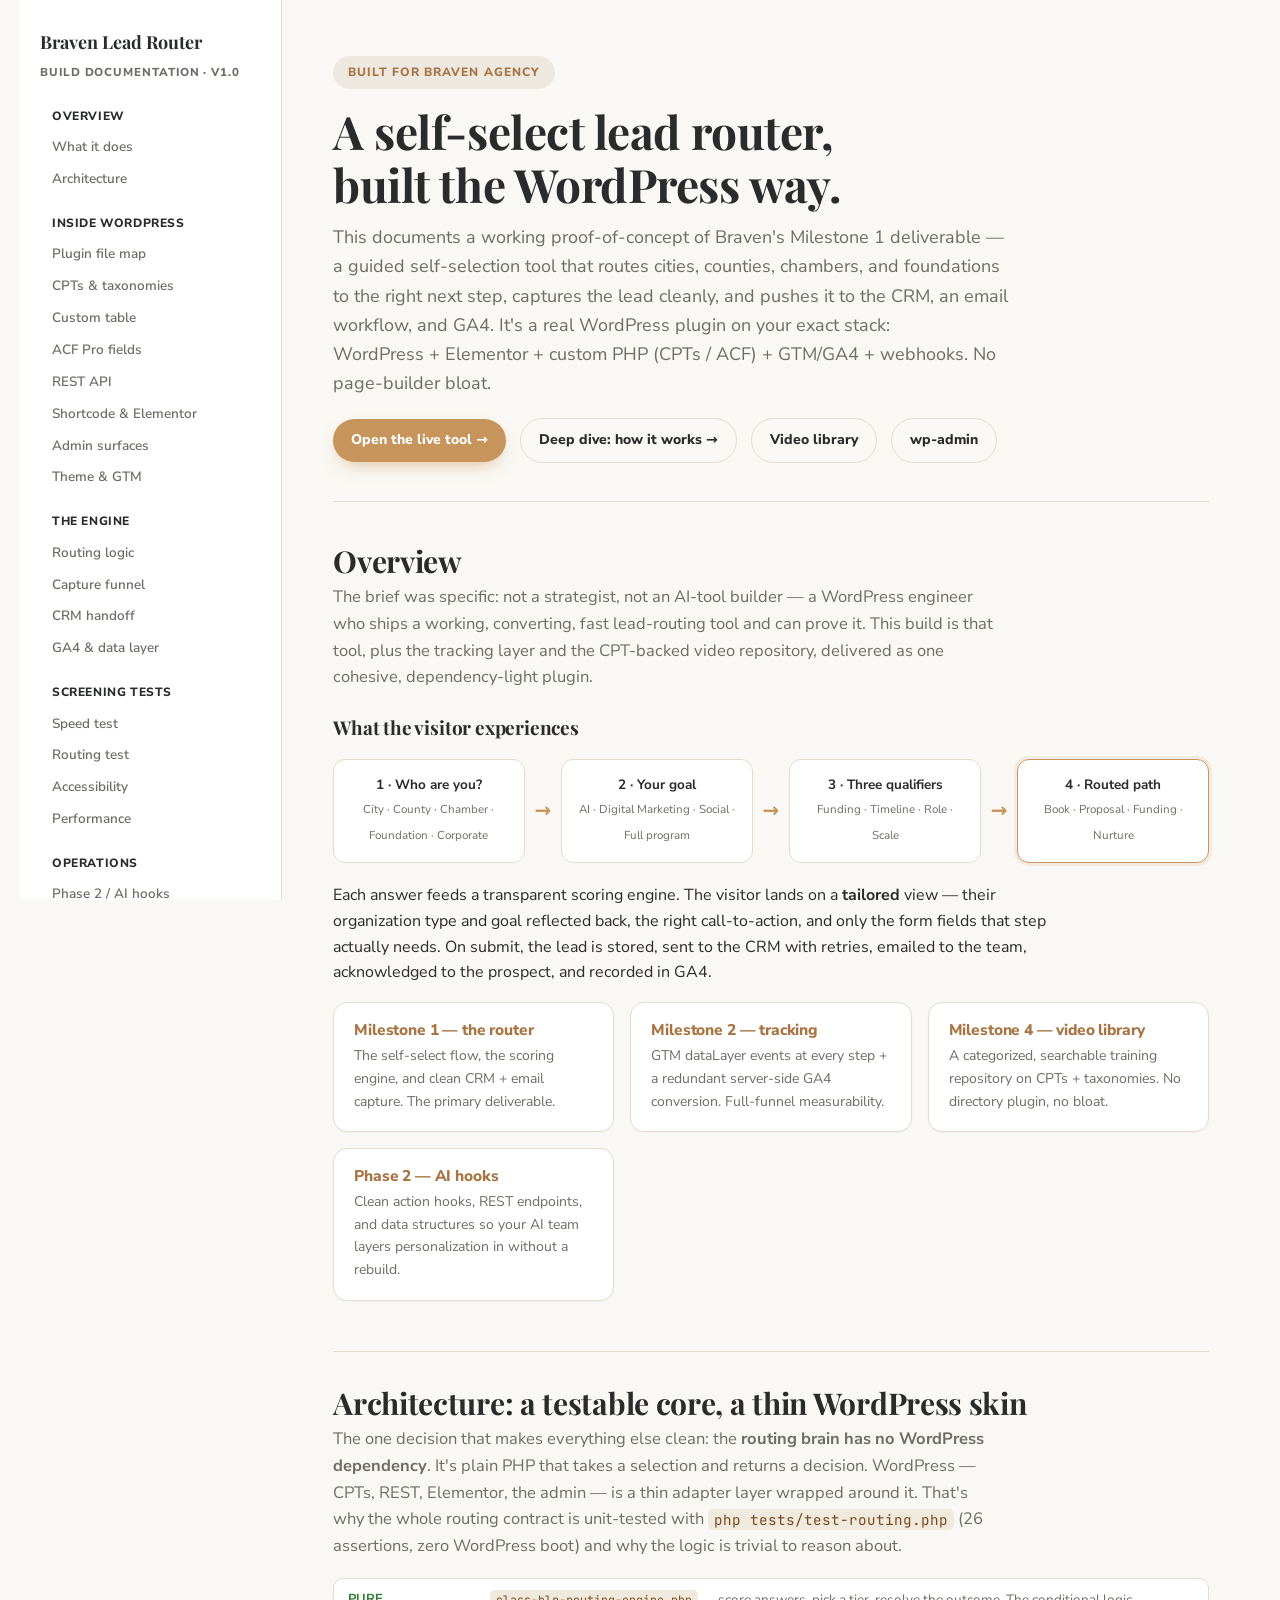
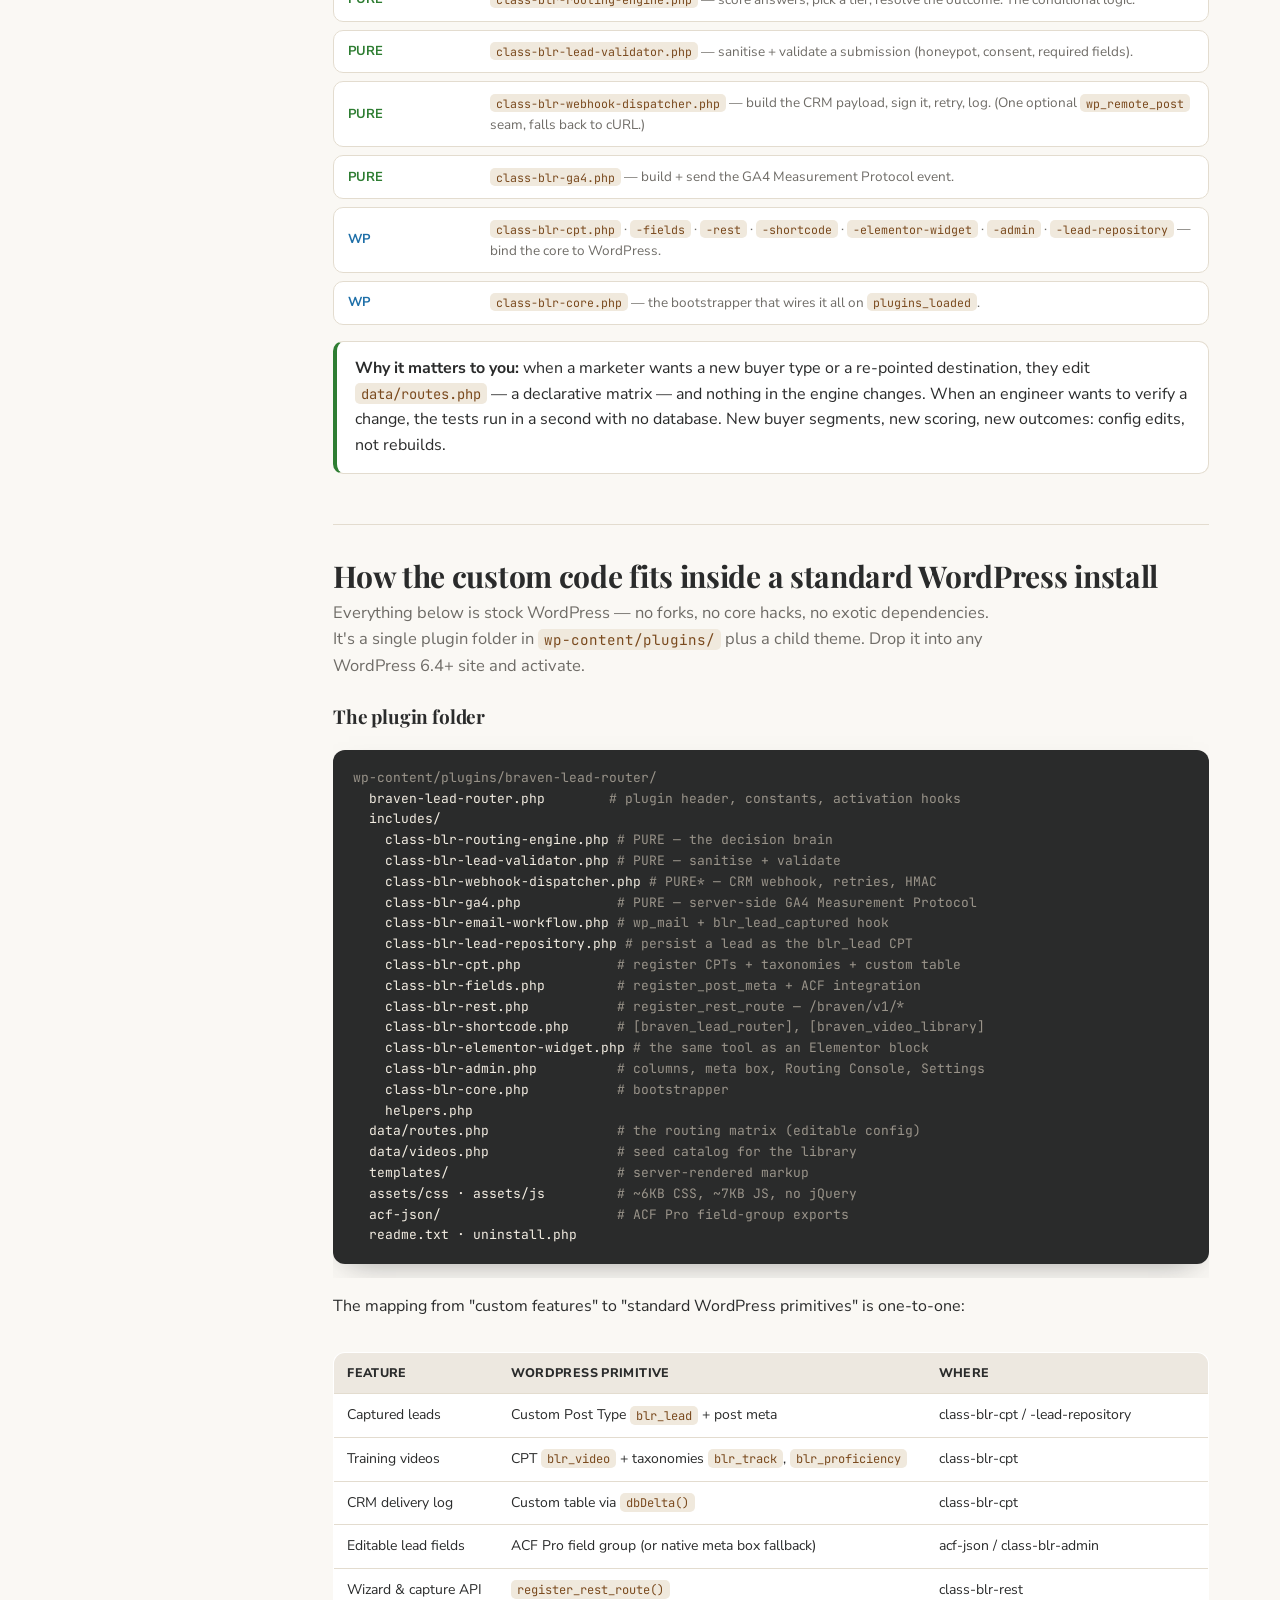
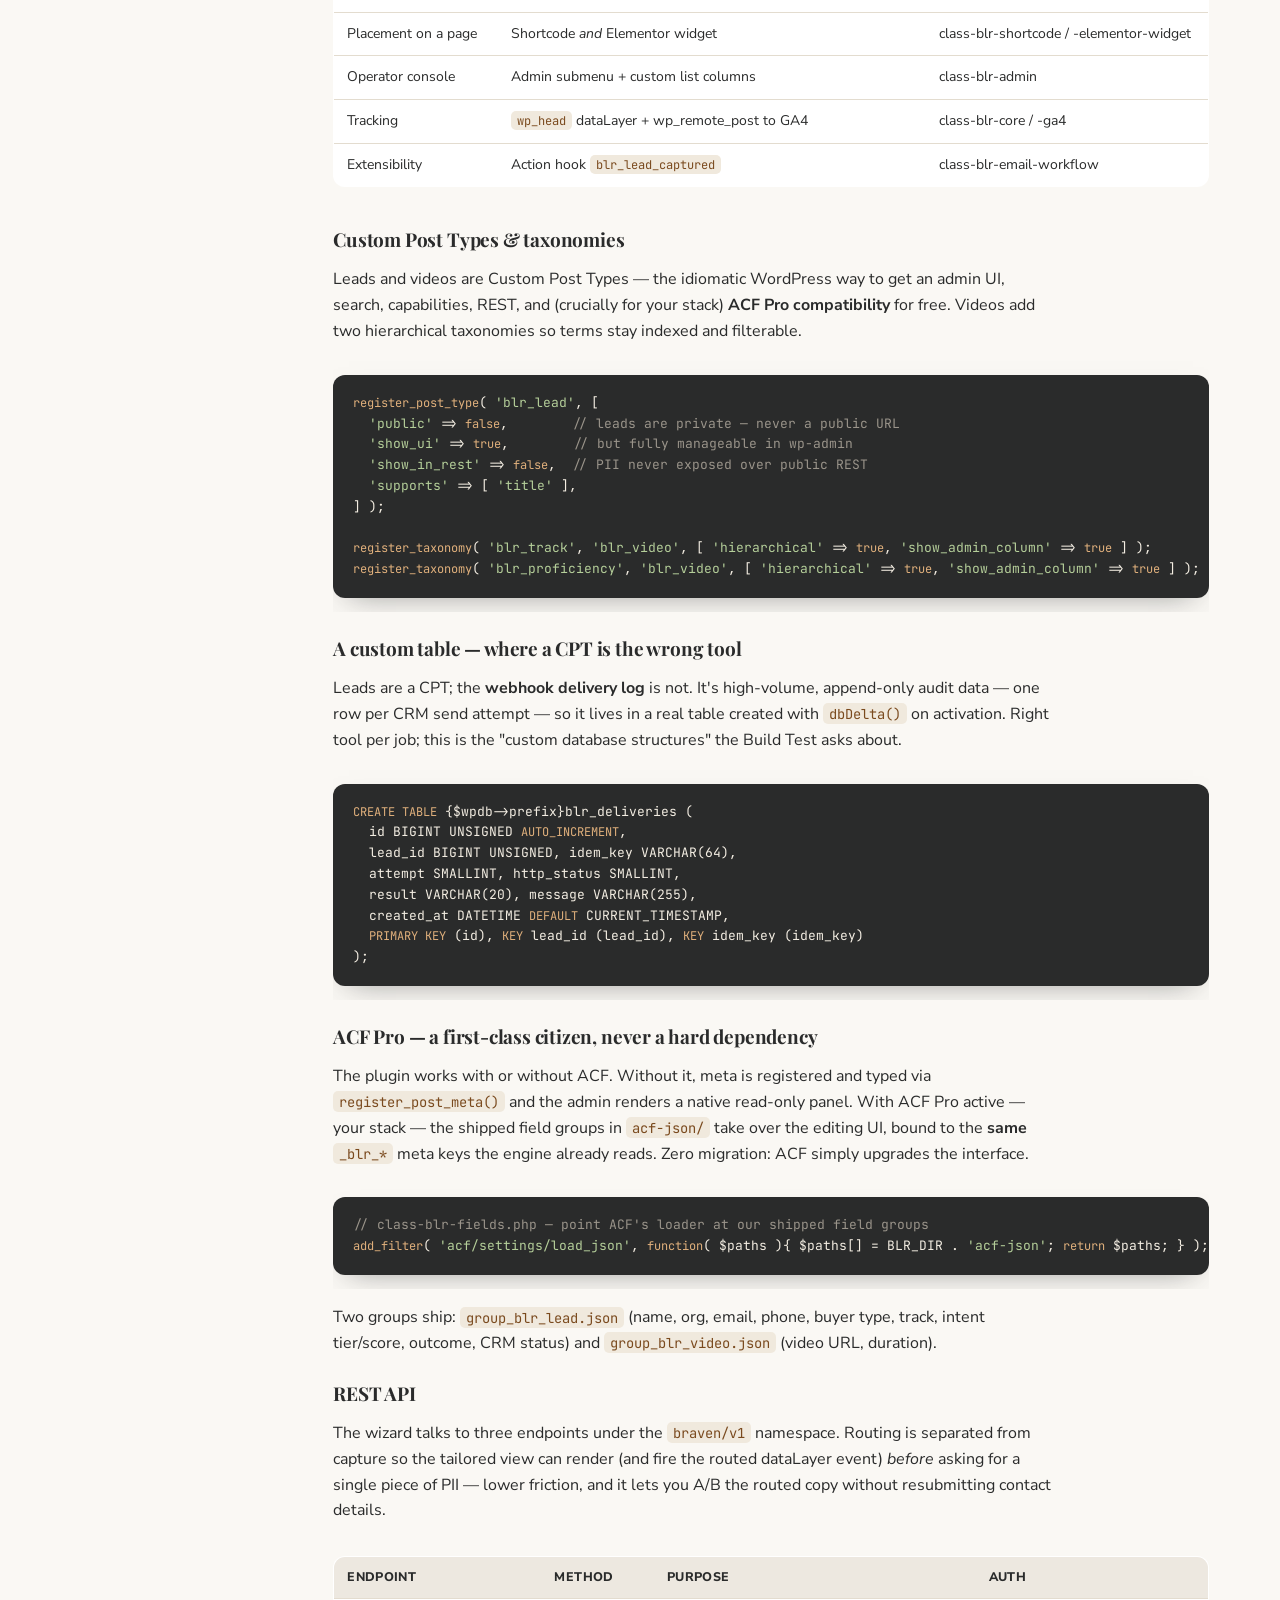
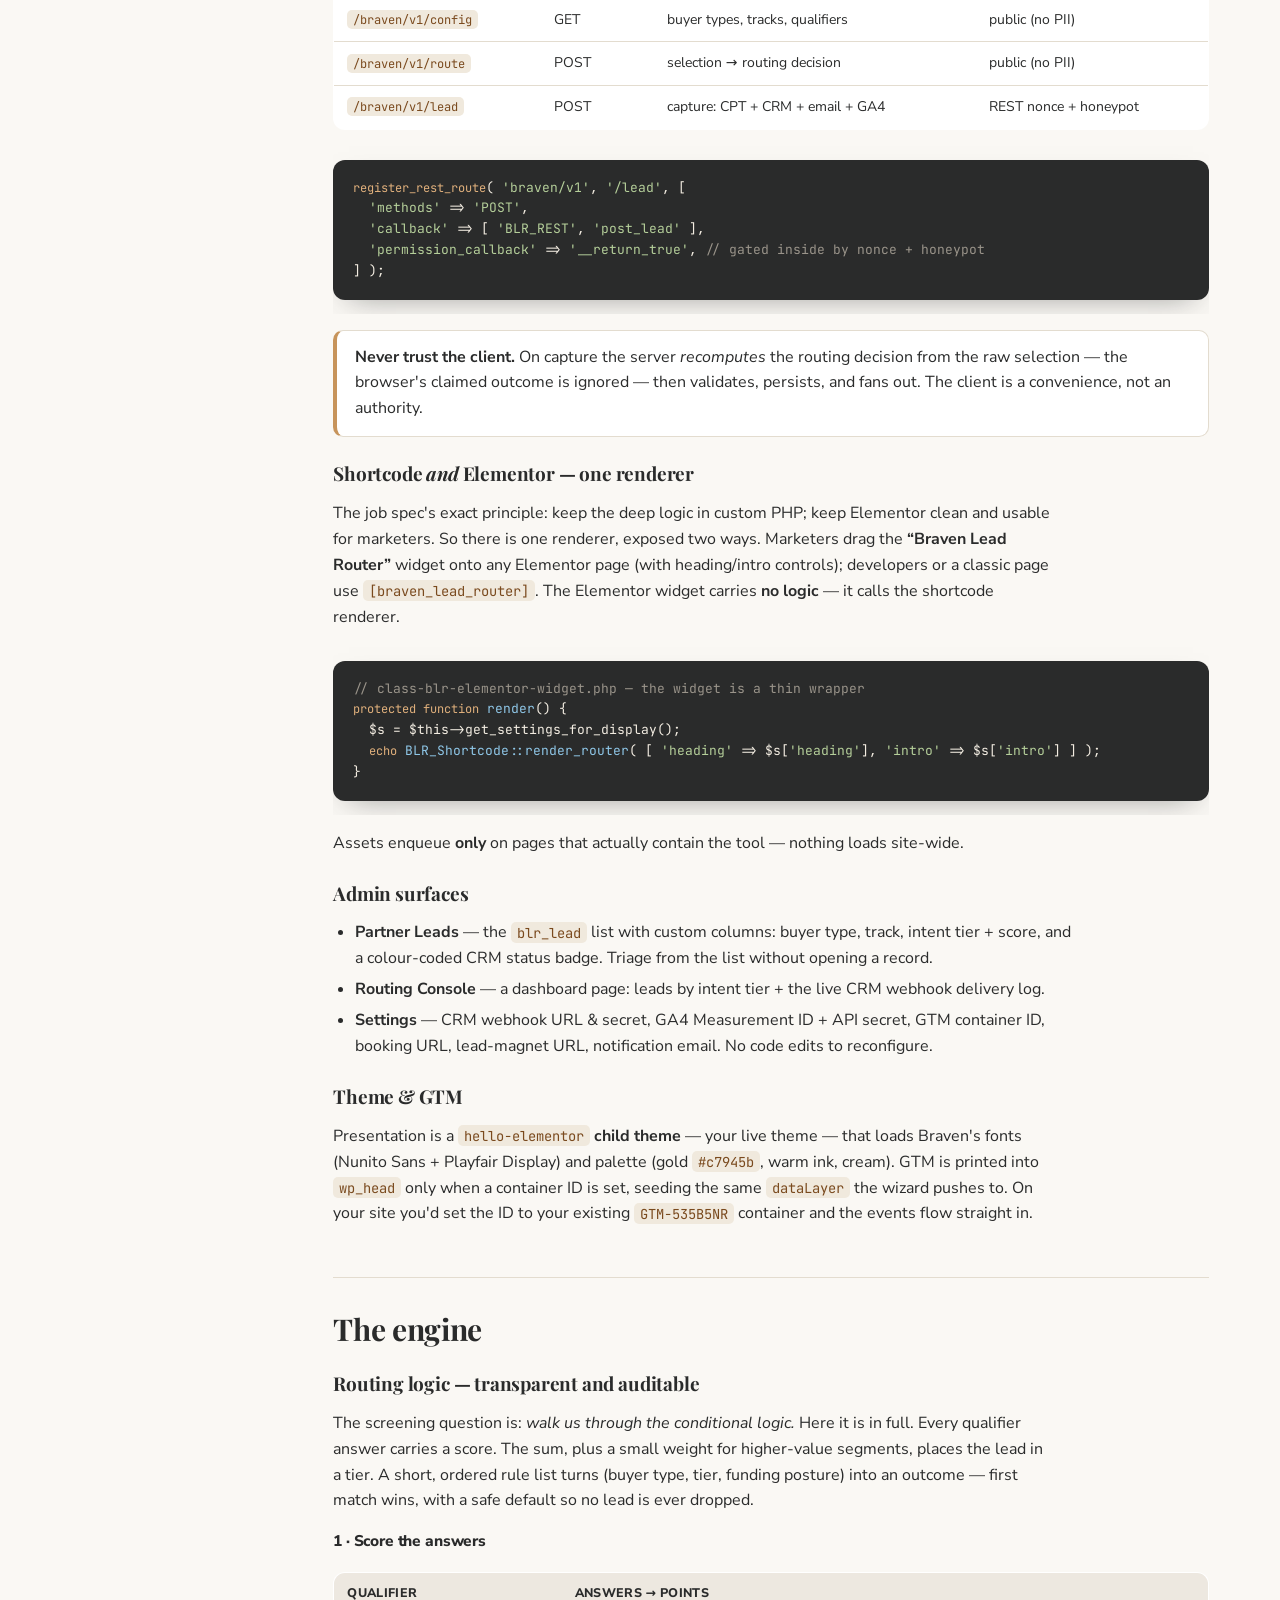
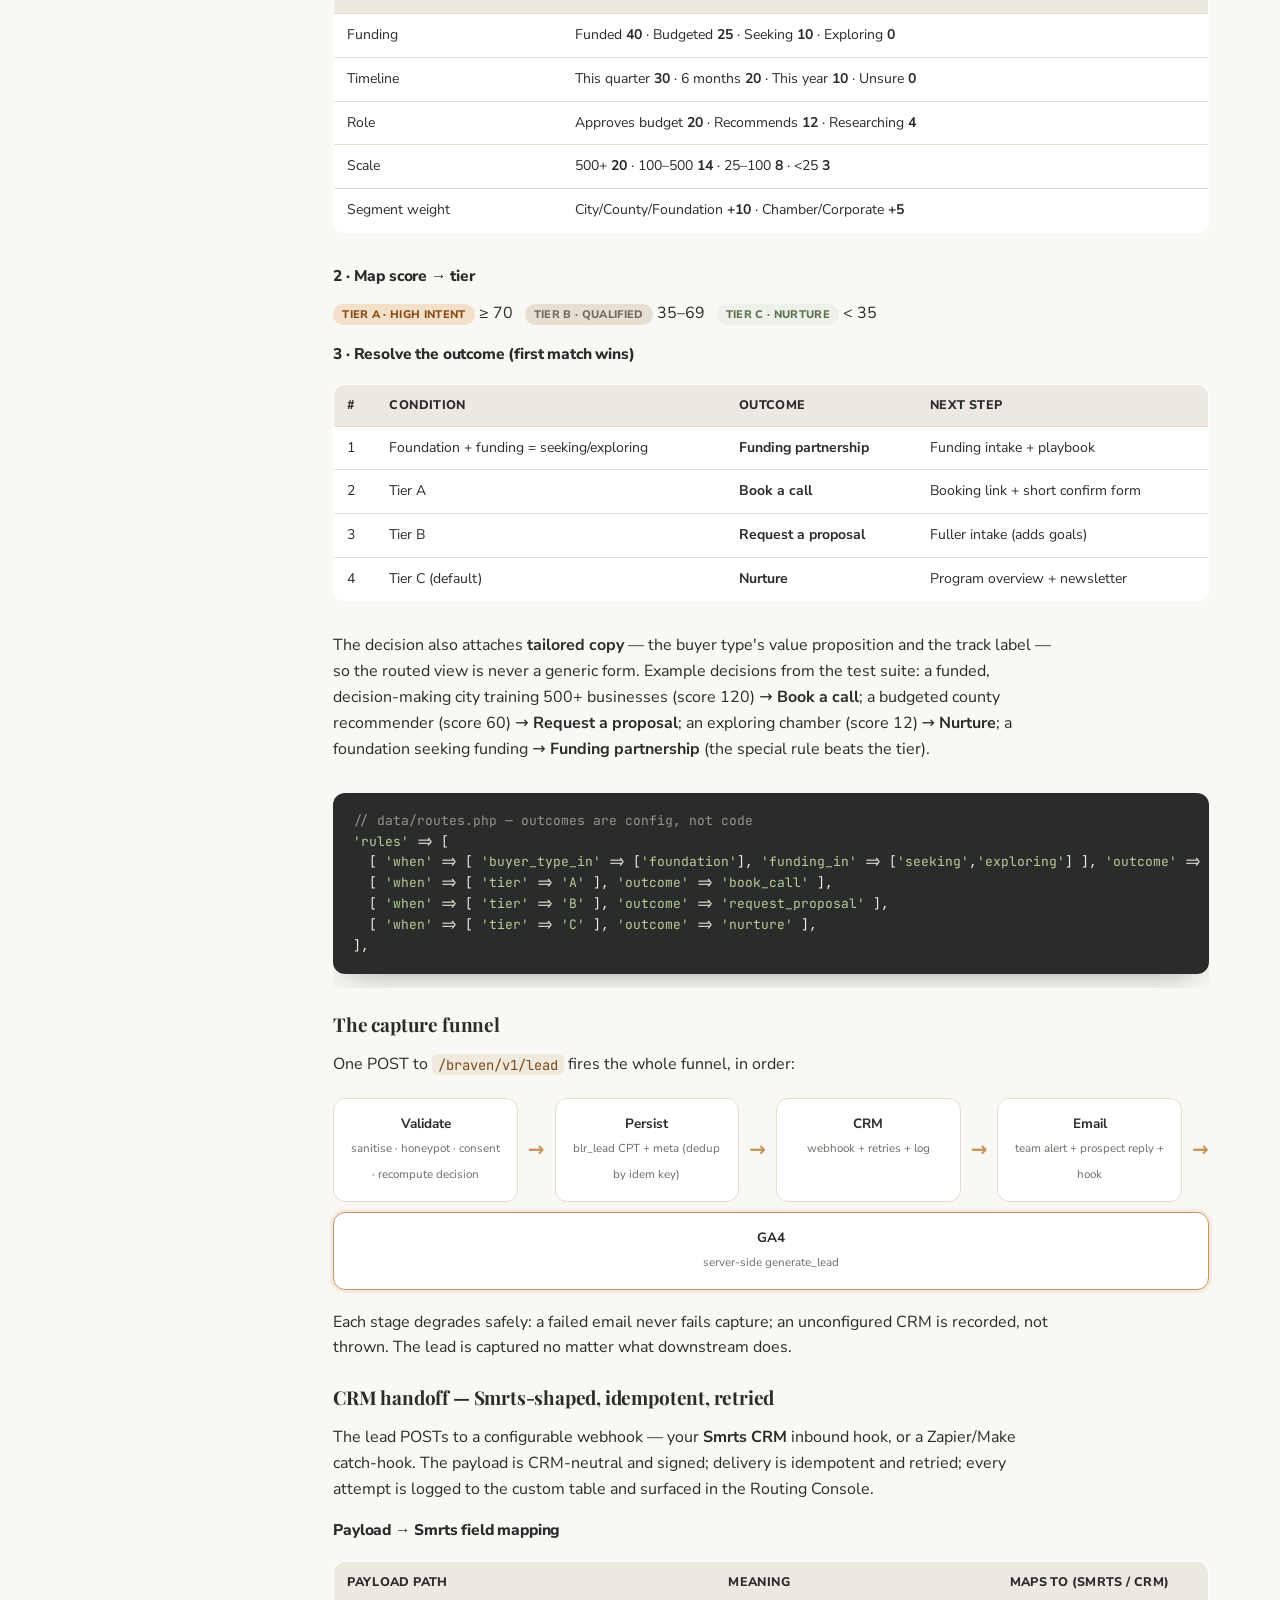
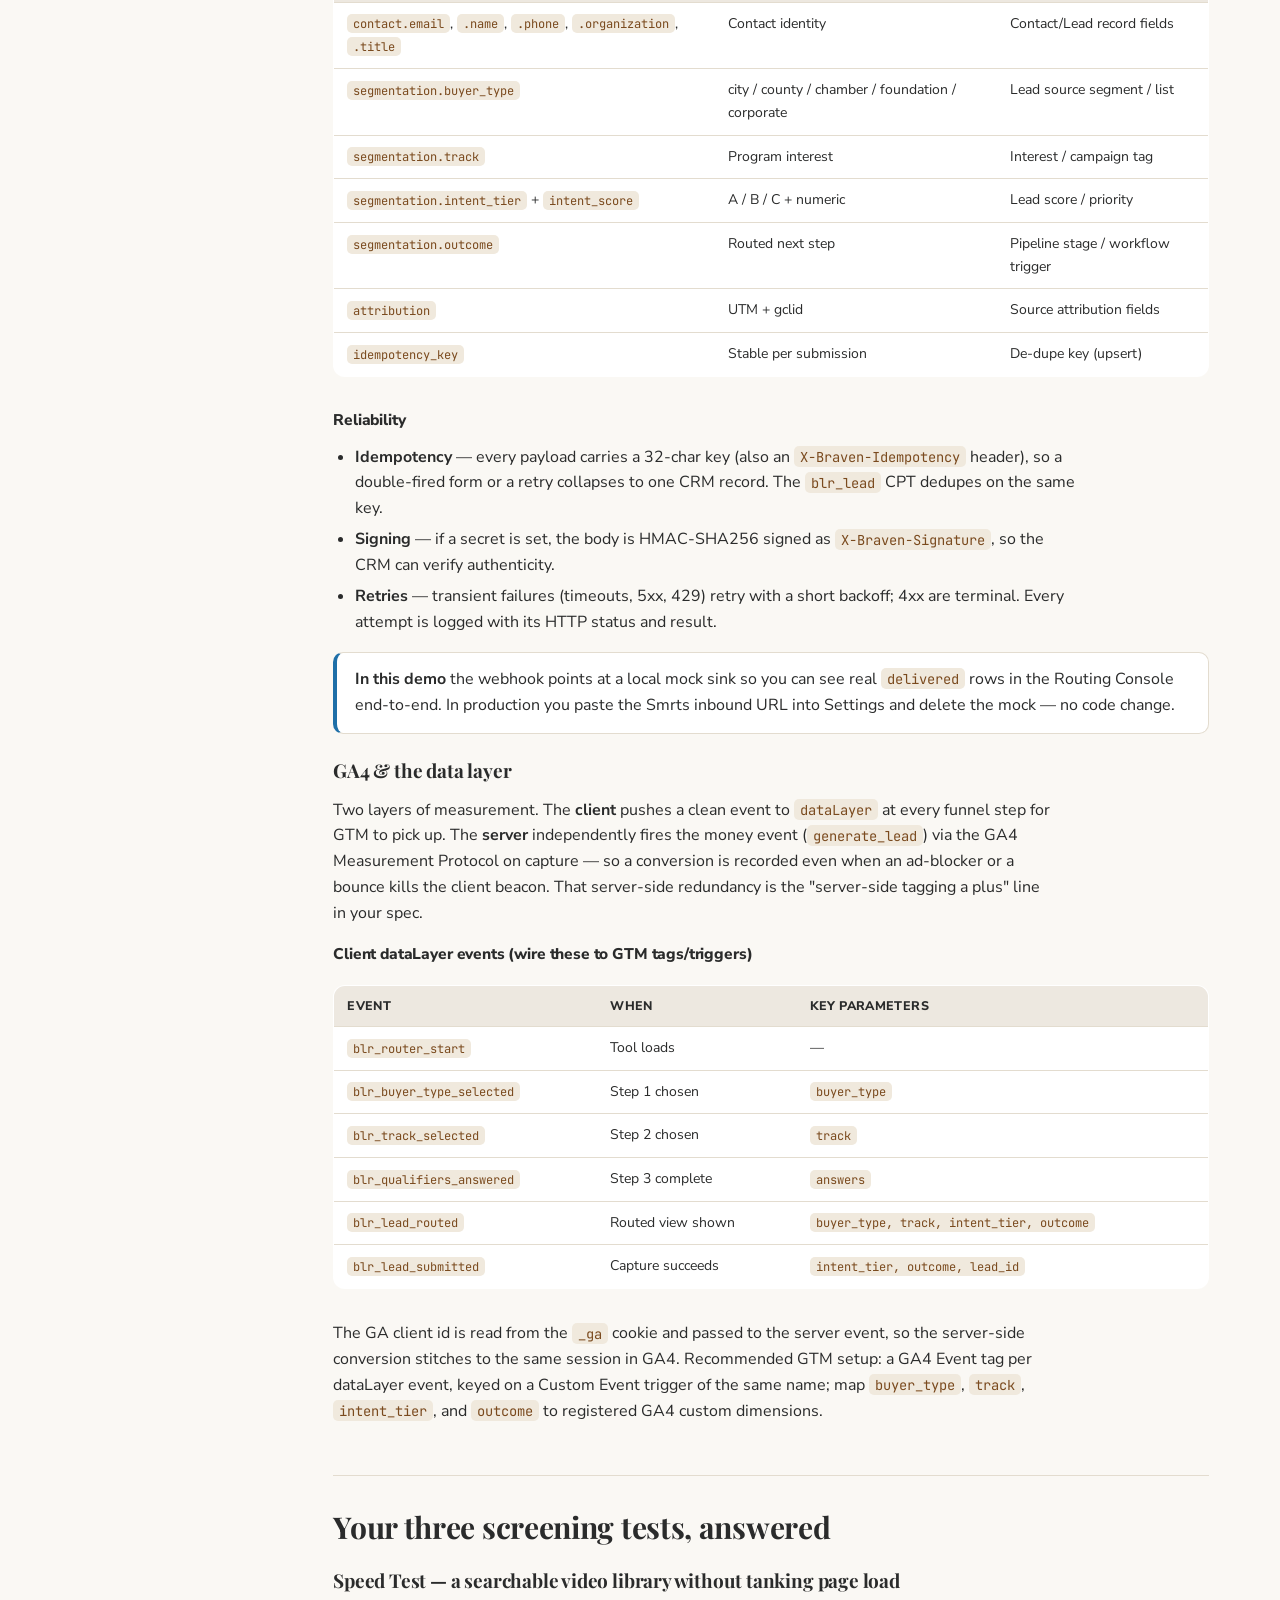
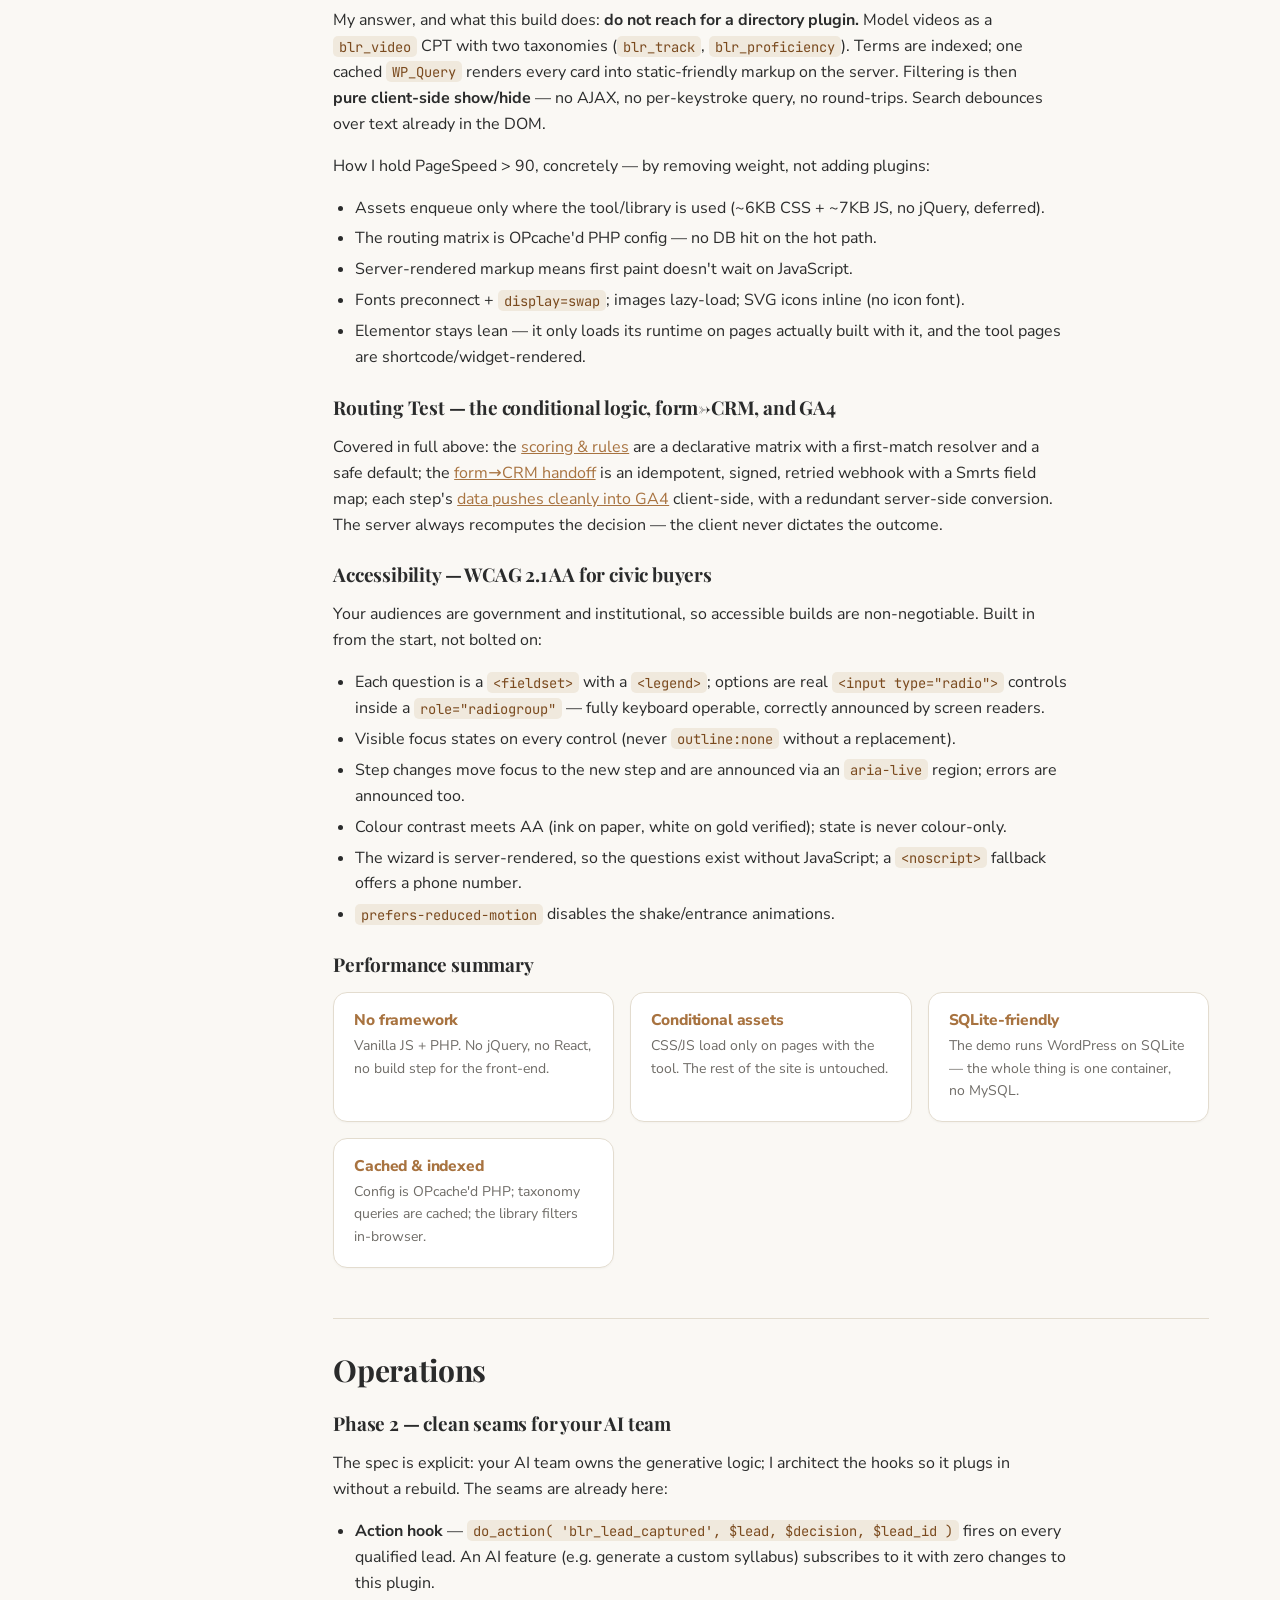
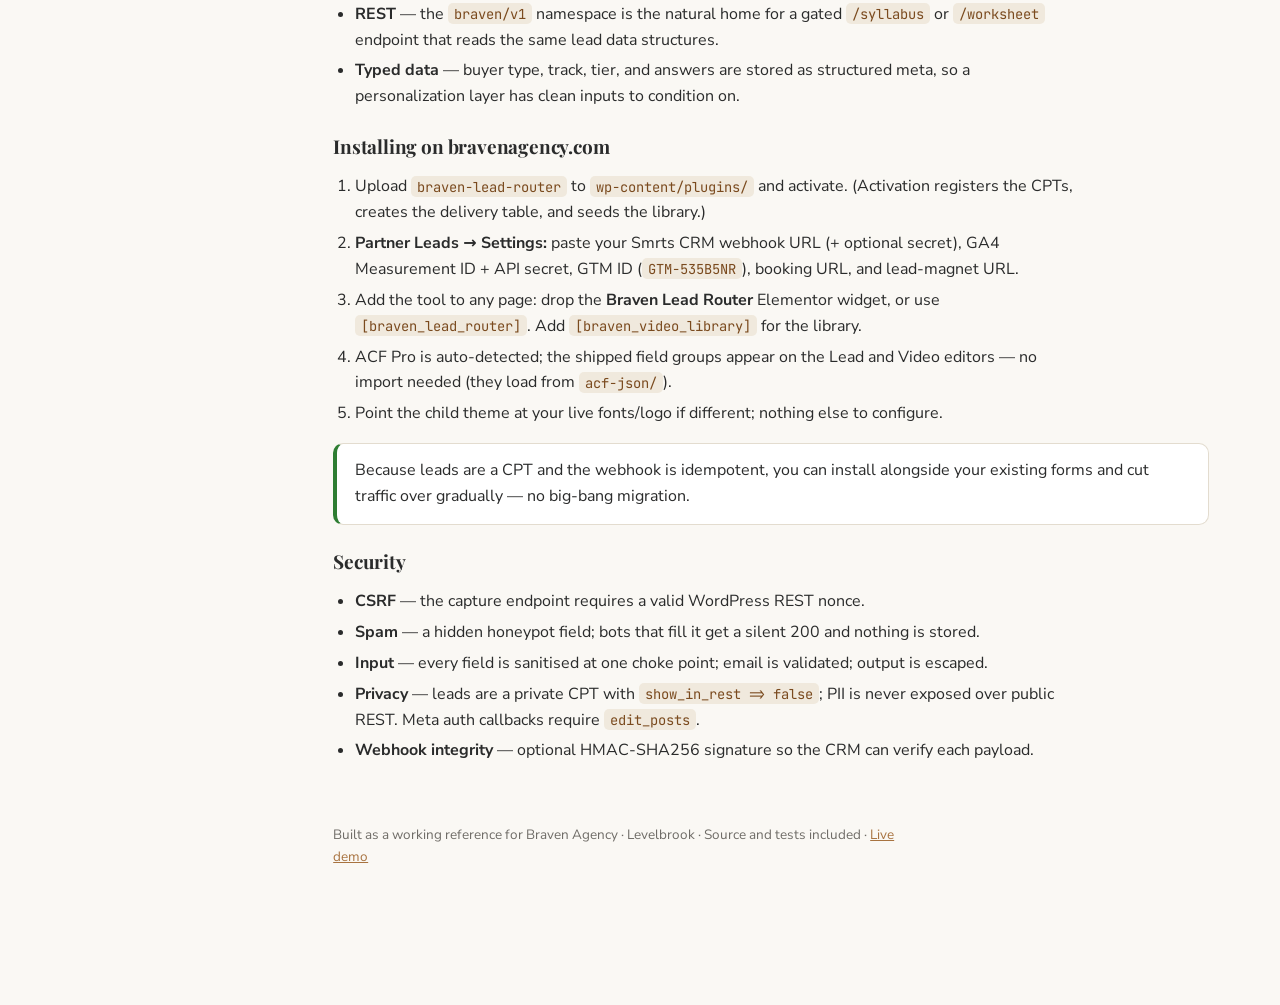
==== commit 14d8cee9: "docs: add deep-dive 'How It Works' explainer (full architecture, data flow, engine, CRM, tracking, d" ====
--- a/docs/index.html
+++ b/docs/index.html
@@ -142,6 +142,7 @@
       PHP (CPTs&nbsp;/&nbsp;ACF)&nbsp;+&nbsp;GTM/GA4&nbsp;+&nbsp;webhooks. No page-builder bloat.</p>
     <div class="links">
       <a class="btn-gold" href="https://braven-demo.levelbrook.com/">Open the live tool →</a>
+      <a class="btn-ghost" href="how-it-works.html">Deep dive: how it works →</a>
       <a class="btn-ghost" href="https://braven-demo.levelbrook.com/training-library/">Video library</a>
       <a class="btn-ghost" href="https://braven-demo.levelbrook.com/wp-admin/">wp-admin</a>
     </div>
